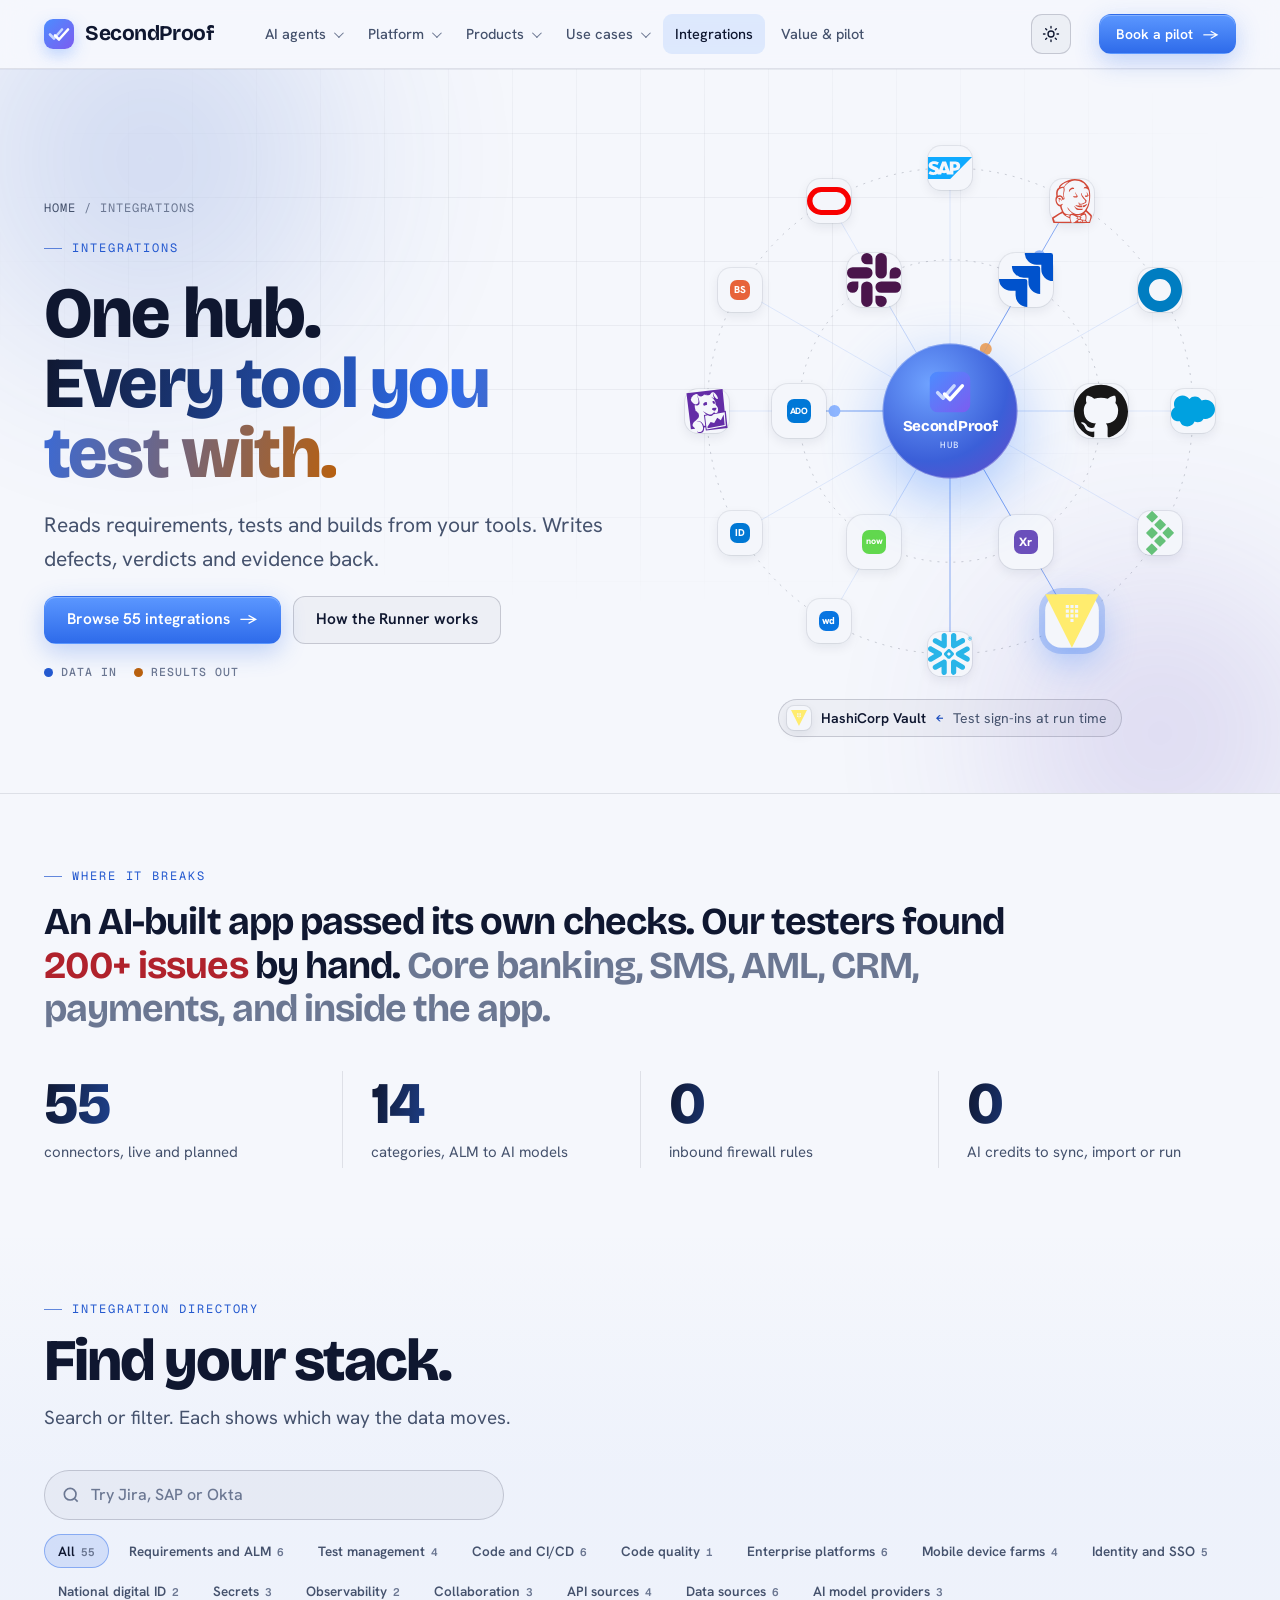
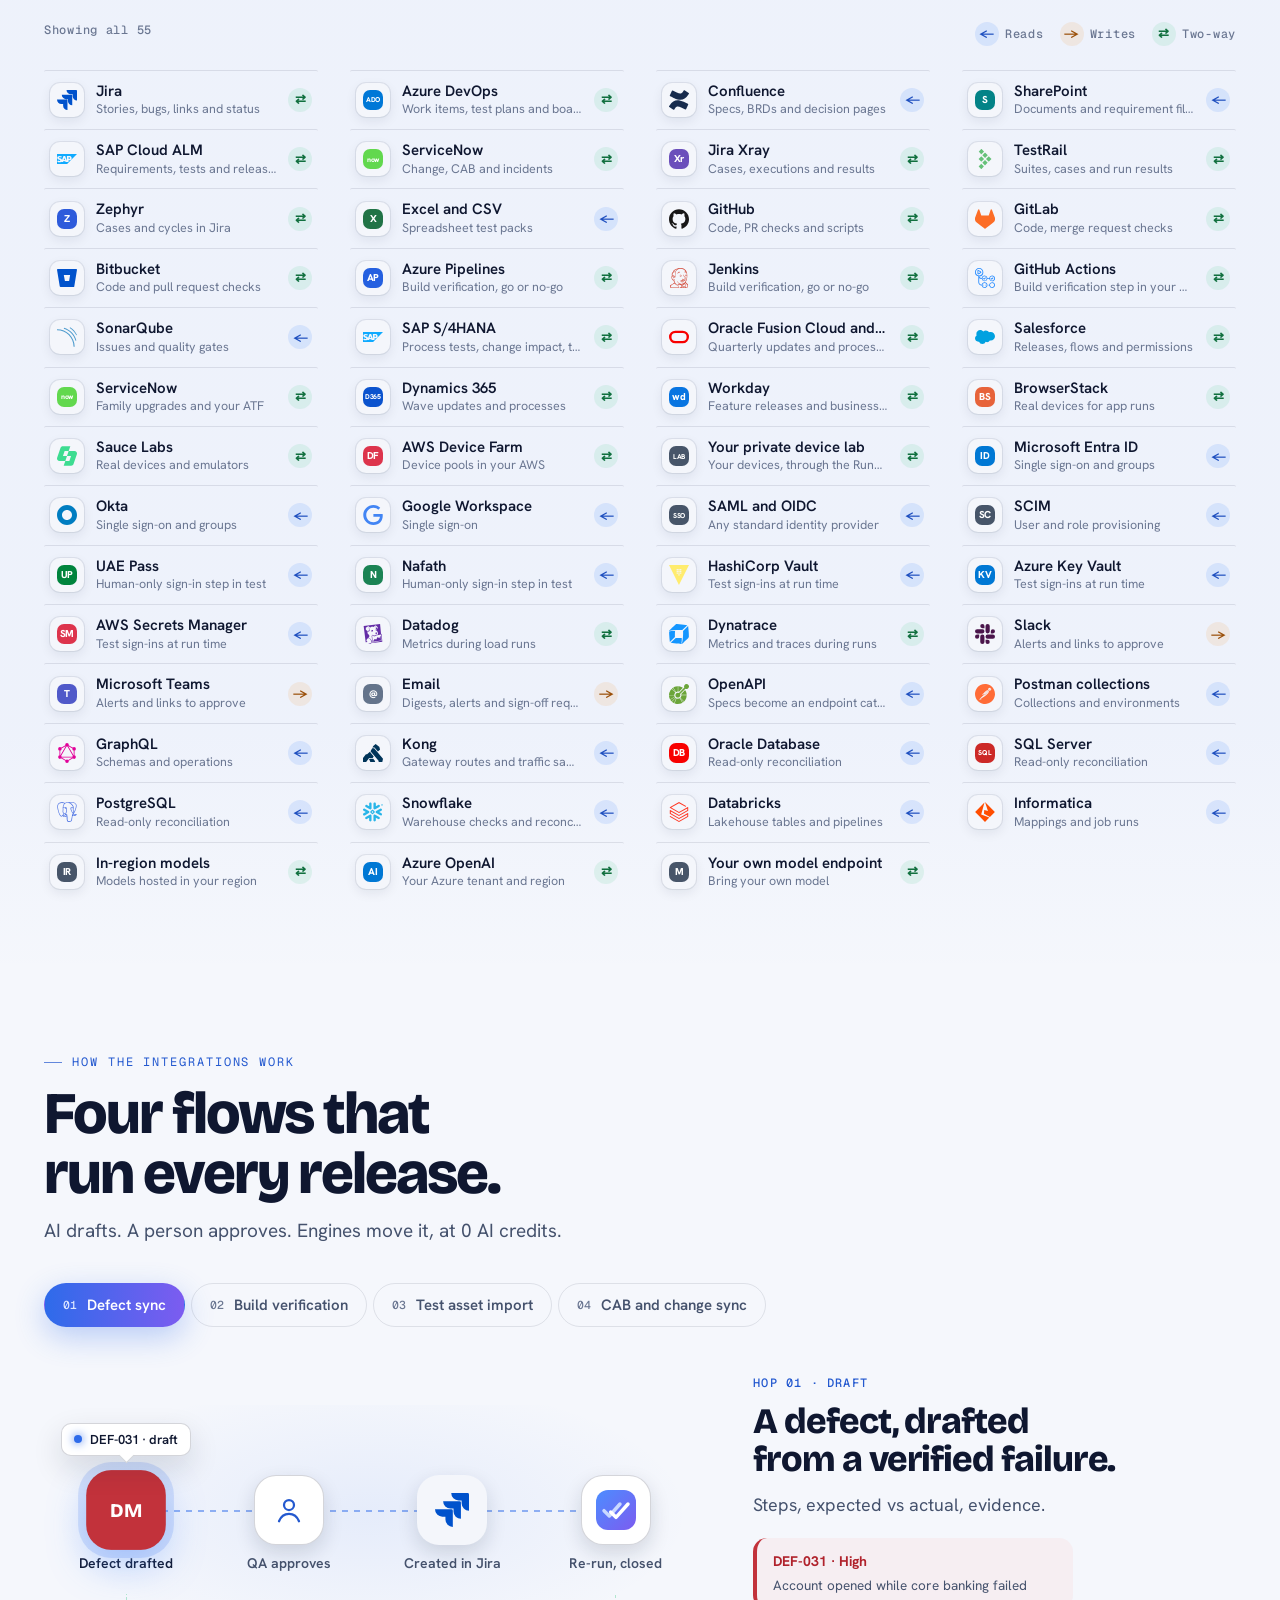
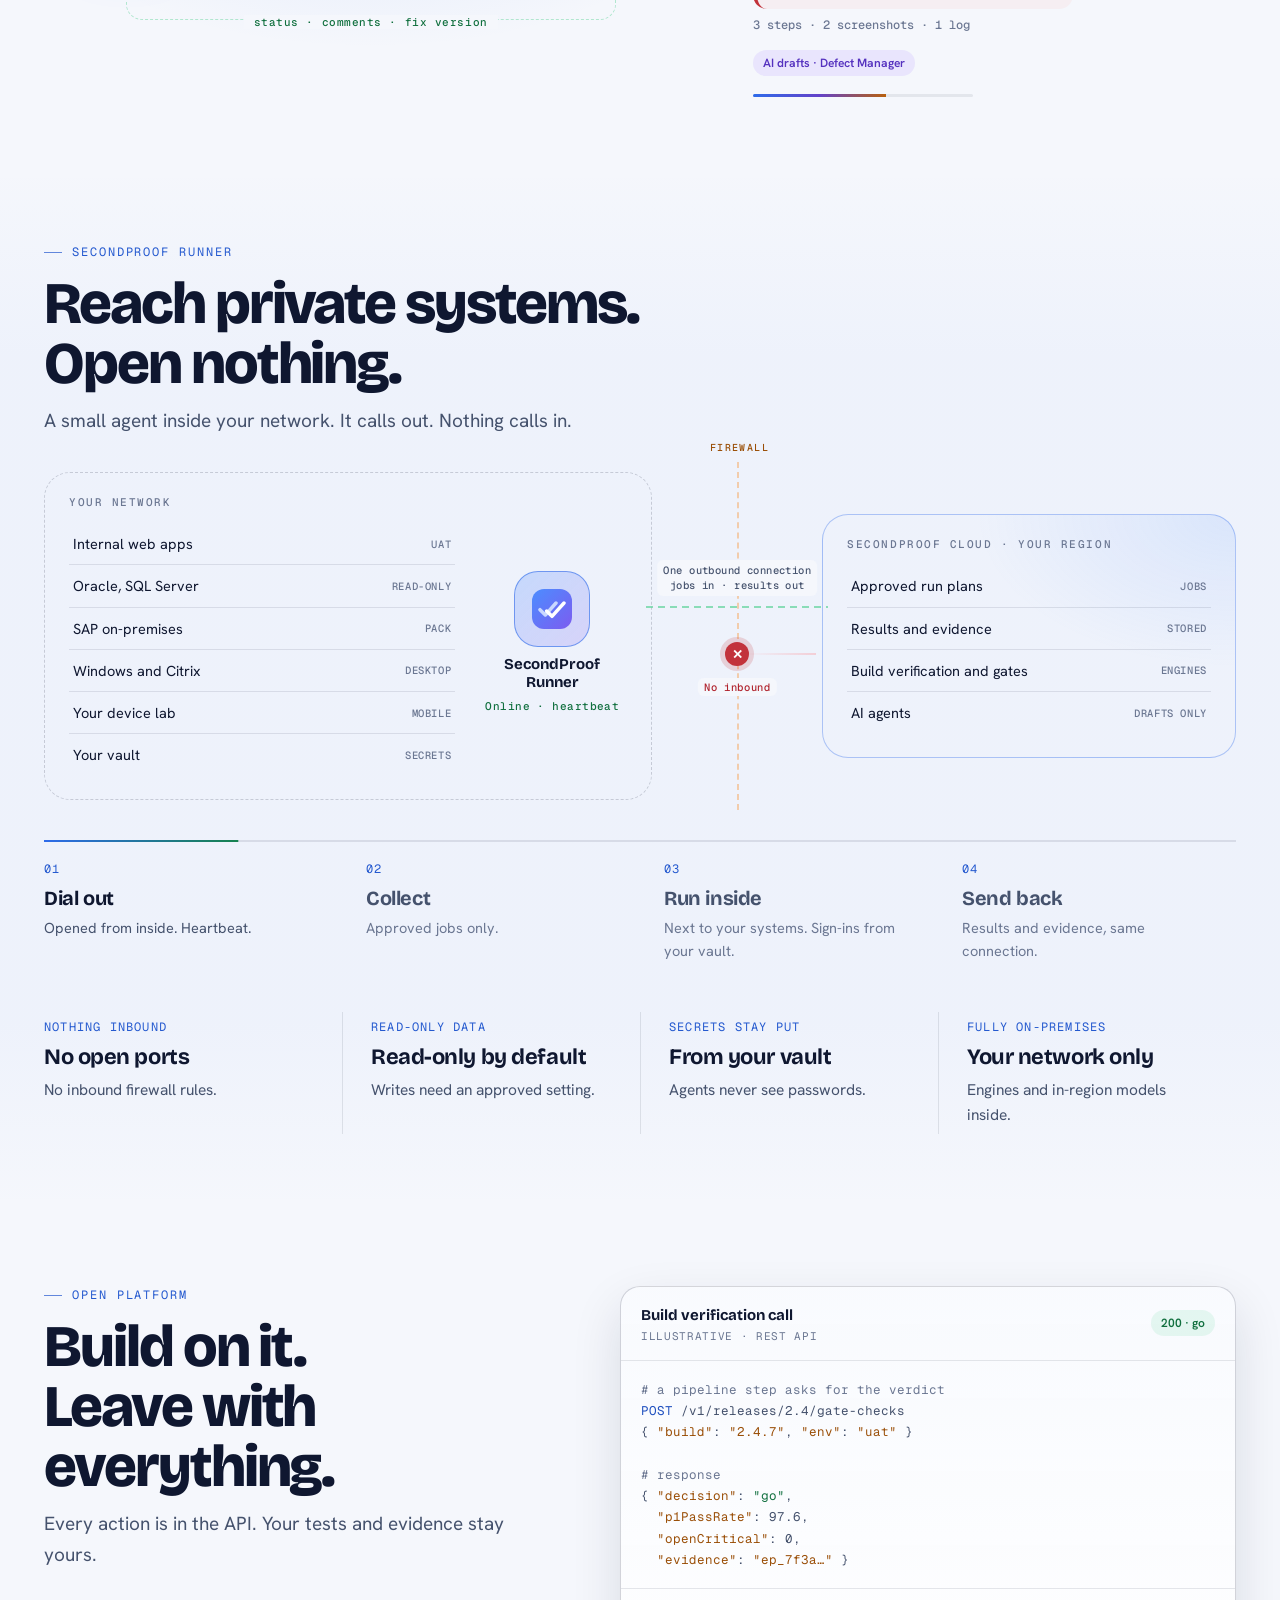
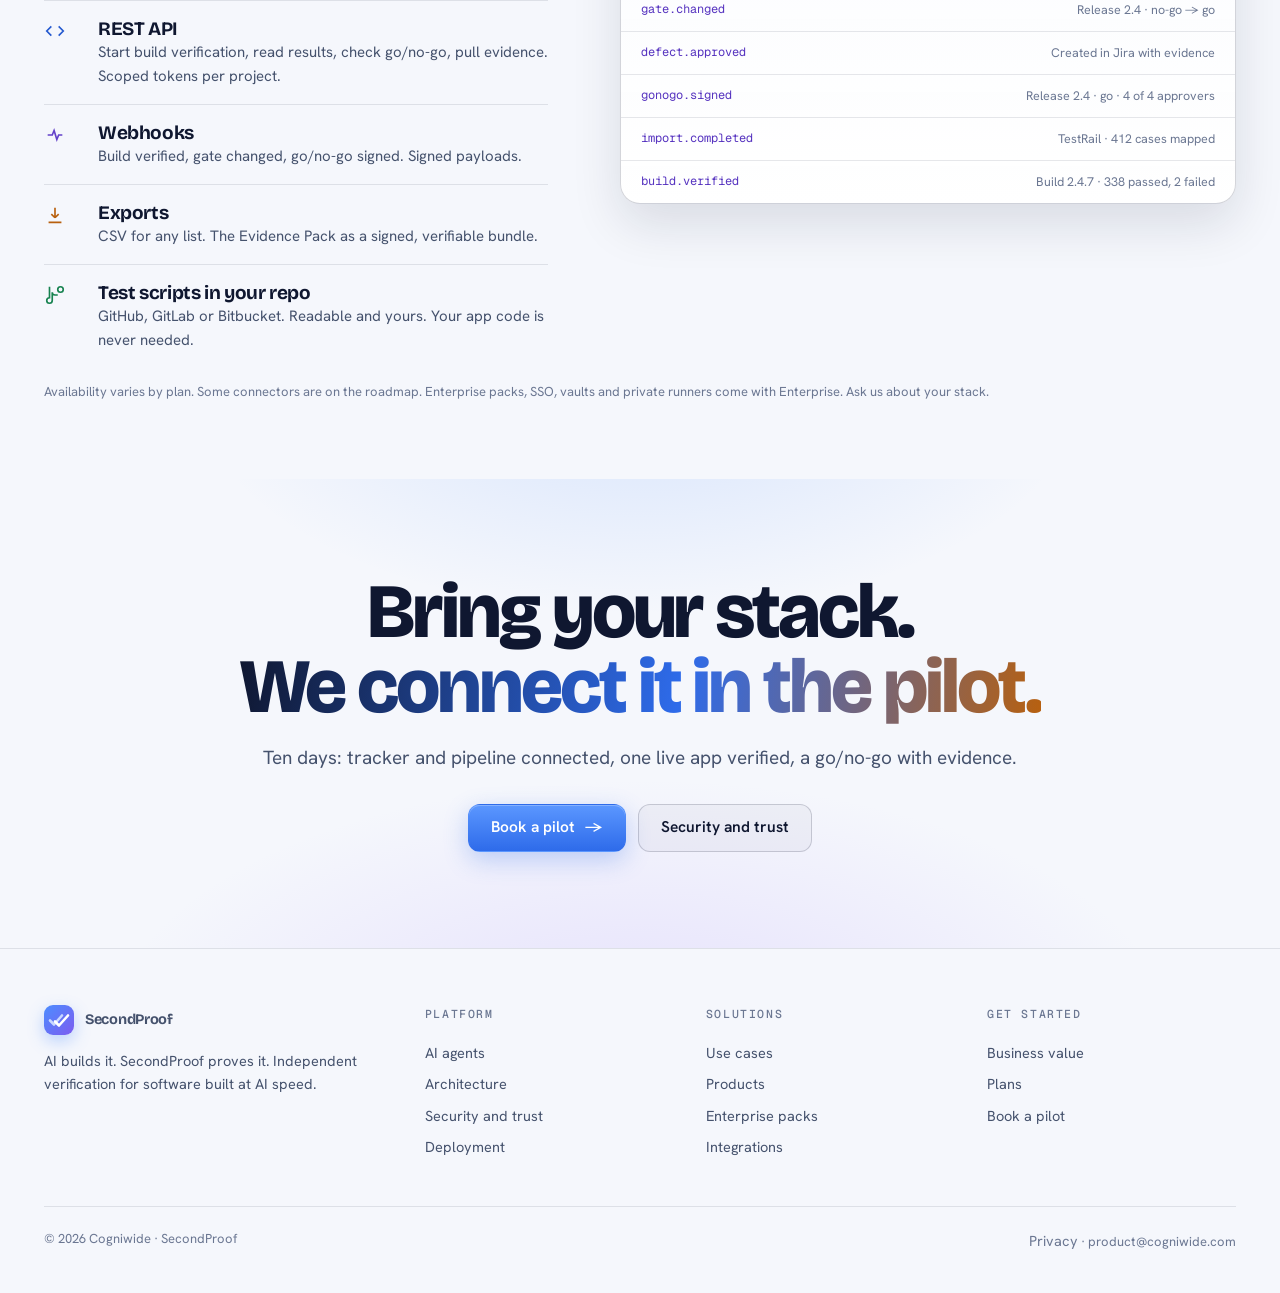
==== integrations.html @ b9cd4af1 "SecondProof - initial draft" ====
<!doctype html>
<html lang="en">
<head>
<meta charset="utf-8">
<meta name="viewport" content="width=device-width,initial-scale=1,viewport-fit=cover">
<title>SecondProof integrations</title>
<meta name="description" content="Works with Jira, Azure DevOps, GitHub, Jenkins, ServiceNow, SAP and 50 more tools your teams already use.">
<link rel="canonical" href="https://secondproof.ai/integrations.html">
<meta name="theme-color" content="#060A18">
<link rel="icon" href="favicon.svg" type="image/svg+xml">
<link rel="icon" href="favicon-32.png" sizes="32x32" type="image/png">
<link rel="apple-touch-icon" href="apple-touch-icon.png">
<link rel="manifest" href="site.webmanifest">
<meta property="og:type" content="website">
<meta property="og:site_name" content="SecondProof">
<meta property="og:title" content="SecondProof integrations">
<meta property="og:description" content="Works with Jira, Azure DevOps, GitHub, Jenkins, ServiceNow, SAP and 50 more tools your teams already use.">
<meta property="og:url" content="https://secondproof.ai/integrations.html">
<meta property="og:image" content="https://secondproof.ai/og-image.png">
<meta property="og:image:width" content="1200">
<meta property="og:image:height" content="630">
<meta name="twitter:card" content="summary_large_image">
<meta name="twitter:title" content="SecondProof integrations">
<meta name="twitter:description" content="Works with Jira, Azure DevOps, GitHub, Jenkins, ServiceNow, SAP and 50 more tools your teams already use.">
<meta name="twitter:image" content="https://secondproof.ai/og-image.png">
<link rel="preconnect" href="https://fonts.googleapis.com">
<link rel="stylesheet" href="https://fonts.googleapis.com/css2?family=Bricolage+Grotesque:opsz,wght@12..96,500;12..96,700;12..96,800&family=Hanken+Grotesk:wght@400;500;600;700&family=Geist+Mono:wght@400;500&display=swap">
<link rel="stylesheet" href="site.css">
<script>(function(){var t;try{t=localStorage.getItem("sp-theme")}catch(e){}if(!t)t=window.matchMedia&&matchMedia("(prefers-color-scheme: light)").matches?"light":"dark";document.documentElement.setAttribute("data-theme",t)})();</script>
<style>
/* Integrations v3 · orbiting hub hero, light directory, flow switcher, runner network, open platform */
.ihero{padding-block:72px 56px;border-bottom:1px solid var(--line)}
.ihero .wrap{display:grid;grid-template-columns:1fr 1fr;gap:48px;align-items:center}
.ihero .copy{display:flex;flex-direction:column;gap:20px;min-width:0}
.ihero h1{font-size:clamp(42px,5.6vw,78px)}
.ihero .acts{display:flex;gap:12px;flex-wrap:wrap}
.legend{display:flex;gap:18px;flex-wrap:wrap;font:500 11.5px var(--mono);color:var(--ink3);letter-spacing:.08em;text-transform:uppercase}
.legend i{display:inline-block;width:9px;height:9px;border-radius:50%;margin-right:8px;vertical-align:middle}
@media (max-width:960px){.ihero .wrap{grid-template-columns:1fr;gap:36px}}

/* hub */
.hubw{display:flex;flex-direction:column;align-items:center;gap:18px;min-width:0}
.hub{position:relative;width:100%;max-width:540px;aspect-ratio:1}
.orb{position:absolute;inset:0}
.orb svg{position:absolute;inset:0;width:100%;height:100%;overflow:visible}
.orb .rc{fill:none;stroke:rgba(var(--lnr),.2);stroke-width:1;stroke-dasharray:2 6;vector-effect:non-scaling-stroke}
.orb .sp line{stroke:rgba(var(--b2r),.12);stroke-width:1;vector-effect:non-scaling-stroke;transition:stroke .4s}
.orb .sp line.hot{stroke:rgba(var(--b2r),.55)}
.hn{position:absolute;width:var(--hs,44px);height:var(--hs,44px);margin:calc(var(--hs,44px)/-2) 0 0 calc(var(--hs,44px)/-2);display:grid;place-items:center}
.o1 .hn{--hs:54px}
.hn .lg{width:100%;height:100%;border-radius:30%;transition:transform .4s cubic-bezier(.2,1.4,.4,1),box-shadow .4s}
.hn.hot .lg{transform:scale(1.22);box-shadow:0 0 0 5px rgba(var(--b2r),.25),0 10px 30px rgba(76,141,255,.45)}
.hn.hot[data-d="o"] .lg{box-shadow:0 0 0 5px rgba(245,166,91,.3),0 10px 30px rgba(245,166,91,.45)}
.hcore{position:absolute;left:50%;top:50%;width:25%;aspect-ratio:1;transform:translate(-50%,-50%);border-radius:50%;display:flex;flex-direction:column;align-items:center;justify-content:center;gap:4px;background:radial-gradient(circle at 35% 30%,#6FA2FF,#3B5FD8 60%,#6A49C9);box-shadow:0 0 0 1px rgba(255,255,255,.3) inset,0 20px 60px rgba(76,141,255,.45);z-index:2}
.hcore .spm{width:30%;aspect-ratio:1;border-radius:22%}
.hcore b{font:800 clamp(11px,1.25vw,15px) var(--display);color:#fff;letter-spacing:-.02em}
.hcore small{font:500 9px var(--mono);letter-spacing:.18em;color:#D6E3FF}
.halo{position:absolute;left:50%;top:50%;width:25%;aspect-ratio:1;margin:-12.5% 0 0 -12.5%;border-radius:50%;border:1.5px solid rgba(var(--b2r),.6);opacity:0;pointer-events:none}
.hcap{display:flex;align-items:center;gap:10px;min-height:34px;padding:6px 14px 6px 8px;border-radius:999px;border:1px solid var(--line2);background:rgba(var(--wsh),.03);font-size:14px;max-width:100%}
.hcap .lg{width:24px;height:24px;border-radius:7px}
.hcap b{font-weight:600}
.hcap span{color:var(--ink2);white-space:nowrap;overflow:hidden;text-overflow:ellipsis}
.hcap em{font-style:normal;font:600 12px var(--mono);color:var(--tx-blue)}
.hcap em.o{color:var(--tx-amber)}
.spm{display:inline-block;background:url("data:image/svg+xml,%3Csvg xmlns='http://www.w3.org/2000/svg' viewBox='0 0 30 30'%3E%3Cpath d='M6 15.5l4 4 8-9' fill='none' stroke='%23C9D8FF' stroke-width='2.6' stroke-linecap='round' stroke-linejoin='round'/%3E%3Cpath d='M11 16.5l4 4 9-10' fill='none' stroke='%23fff' stroke-width='2.6' stroke-linecap='round' stroke-linejoin='round'/%3E%3C/svg%3E") center/100% no-repeat,linear-gradient(135deg,#4C8DFF,#7C5CF0)}
@media (prefers-reduced-motion:no-preference){
  .o2{animation:hspin 140s linear infinite}.o2 .hn{animation:hspin 140s linear infinite reverse}
  .o1{animation:hspin 90s linear infinite reverse}.o1 .hn{animation:hspin 90s linear infinite}
  .halo{animation:halo 3.2s ease-out infinite}.halo.d{animation-delay:1.6s}
  .hub.paused .orb,.hub.paused .hn,.hub.paused .halo{animation-play-state:paused}
  @keyframes hspin{to{transform:rotate(360deg)}}
  @keyframes halo{0%{transform:scale(1);opacity:.6}100%{transform:scale(2);opacity:0}}
}
@media (max-width:560px){.o1 .hn{--hs:40px}.o2 .hn{--hs:32px}.hcore b{font-size:11px}.hcore small{display:none}}

/* where it breaks + numbers */
.brk{padding-block:64px 56px}
.brk-l{font:700 clamp(24px,3vw,38px)/1.15 var(--display);letter-spacing:-.025em;max-width:980px;margin:14px 0 40px}
.brk-l b{color:var(--tx-red)}
.brk-l span{color:var(--ink3)}

/* directory */
.dir-ctl{display:flex;flex-direction:column;gap:14px;margin-bottom:18px}
.search{position:relative;max-width:460px}
.search input{width:100%;height:50px;border-radius:999px;border:1px solid var(--line2);background:rgba(var(--wsh),.03);color:var(--ink);font:500 16px var(--body);padding:0 18px 0 46px}
.search input::placeholder{color:var(--ink3)}
.search input:focus-visible{outline:2px solid var(--blue2);outline-offset:2px}
.search svg{position:absolute;left:17px;top:15px;width:20px;height:20px;color:var(--ink3)}
.chips{display:flex;gap:6px;flex-wrap:wrap}
.chips button{height:34px;padding:0 13px;border-radius:999px;border:1px solid transparent;background:none;color:var(--ink2);font:600 13.5px var(--body);cursor:pointer;transition:all .2s;white-space:nowrap}
.chips button:hover{color:var(--ink);border-color:var(--line)}
.chips button[aria-pressed="true"]{background:rgba(var(--b2r),.14);border-color:rgba(var(--b2r),.45);color:var(--ink)}
.chips button span{font-family:var(--mono);font-size:11px;color:var(--ink3);margin-left:6px}
.dir-meta{display:flex;justify-content:space-between;gap:12px;flex-wrap:wrap;font:500 12px var(--mono);color:var(--ink3);letter-spacing:.06em;padding-bottom:6px}
.dir-meta .key{display:flex;gap:16px;flex-wrap:wrap}
.dir-meta .key span{display:inline-flex;gap:6px;align-items:center}
.tiles{display:grid;grid-template-columns:repeat(4,minmax(0,1fr));column-gap:32px}
.tile{display:grid;grid-template-columns:34px minmax(0,1fr) 24px;gap:12px;align-items:center;padding:11px 6px;border-top:1px solid var(--line);border-radius:2px;transition:background .2s,padding .25s;min-width:0}
.tile:hover{background:rgba(var(--wsh),.035);padding-left:10px}
.tile[hidden]{display:none}
.tn{min-width:0;display:flex;flex-direction:column}
.tn b{font-size:15px;font-weight:600;line-height:1.3;white-space:nowrap;overflow:hidden;text-overflow:ellipsis}
.tn small{font-size:12.5px;color:var(--ink3);line-height:1.35;white-space:nowrap;overflow:hidden;text-overflow:ellipsis}
.dw{width:24px;height:24px;border-radius:50%;display:grid;place-items:center;font:700 13px var(--body)}
.dw.r{background:rgba(76,141,255,.15);color:var(--tx-blue)}.dw.w{background:rgba(245,166,91,.16);color:var(--tx-amber)}.dw.b{background:rgba(95,211,154,.15);color:var(--tx-green)}
.empty{padding:28px 0;color:var(--ink2);border-top:1px solid var(--line)}
.empty a{color:var(--blue2)}
.more-btn{display:none;margin-top:14px;border:1px solid var(--line2);background:none;color:var(--ink);font:600 14.5px var(--body);height:44px;padding:0 18px;border-radius:999px;cursor:pointer}
@media (max-width:1100px){.tiles{grid-template-columns:repeat(3,minmax(0,1fr))}}
@media (max-width:820px){.tiles{grid-template-columns:repeat(2,minmax(0,1fr));column-gap:20px}}
@media (max-width:560px){
  .chips{flex-wrap:nowrap;overflow-x:auto;scrollbar-width:none;margin-inline:-16px;padding-inline:16px;-webkit-mask-image:linear-gradient(90deg,#000 85%,transparent);mask-image:linear-gradient(90deg,#000 85%,transparent)}
  .chips::-webkit-scrollbar{display:none}
  .tiles{column-gap:14px}.tile{grid-template-columns:30px minmax(0,1fr) 22px;gap:9px;padding:10px 2px}.tile .lg{width:30px;height:30px;border-radius:9px}.tn small{display:none}.tn b{font-size:13.5px;white-space:normal;line-height:1.2}.dw{width:22px;height:22px;font-size:12px}
  .tiles.clip .tile:nth-child(n+17){display:none}
  .tiles.clip~.more-btn{display:inline-flex;align-items:center}
}

/* how: flow switcher */
.fx-tabs{display:flex;gap:6px;flex-wrap:wrap;margin-bottom:34px}
.fx-tabs button{all:unset;box-sizing:border-box;cursor:pointer;display:inline-flex;align-items:center;gap:10px;height:44px;padding:0 18px;border-radius:999px;border:1px solid var(--line);font:600 15px var(--body);color:var(--ink2);transition:all .25s}
.fx-tabs button:hover{color:var(--ink);border-color:var(--line2)}
.fx-tabs button:focus-visible{outline:2px solid var(--blue2);outline-offset:2px}
.fx-tabs button span{font:500 11.5px var(--mono);color:var(--ink3)}
.fx-tabs button[aria-selected="true"]{color:#fff;border-color:transparent;background:linear-gradient(90deg,#2E6BEA,#7C5CF0);box-shadow:0 10px 30px rgba(46,107,234,.3)}
.fx-tabs button[aria-selected="true"] span{color:#DCE6FF}
.fx{display:grid;grid-template-columns:minmax(0,1.15fr) minmax(0,.85fr);gap:56px;align-items:center}
.fx-stage{position:relative;padding:70px 0 26px;border-radius:28px;background:radial-gradient(70% 80% at 50% 45%,rgba(var(--b2r),.08),transparent 70%)}
.fx-route{position:relative;display:grid;grid-template-columns:repeat(4,minmax(0,1fr))}
.fx-line{position:absolute;left:12.5%;right:12.5%;top:35px;height:2px;background:repeating-linear-gradient(90deg,rgba(var(--b2r),.5) 0 6px,transparent 6px 12px)}
.fx-fill{position:absolute;left:0;top:0;height:2px;width:0;background:linear-gradient(90deg,var(--blue),var(--violet));transition:width .8s cubic-bezier(.65,0,.25,1)}
.fn{all:unset;box-sizing:border-box;cursor:pointer;position:relative;z-index:1;display:flex;flex-direction:column;align-items:center;gap:10px;text-align:center;padding:0 4px;min-width:0}
.fn:focus-visible .fn-i{outline:2px solid var(--blue2);outline-offset:4px}
.fn-i{position:relative;width:70px;height:70px;border-radius:22px;display:grid;place-items:center;background:var(--surface);border:1.5px solid var(--line2);font:800 17px var(--display);color:var(--ink2);transition:transform .45s cubic-bezier(.2,1.4,.4,1),box-shadow .4s,border-color .4s;box-shadow:0 8px 20px var(--shadow)}
.fn-i.lgt{background:#F4F6FB;border-color:transparent}
.fn-i .spm{width:40px;height:40px;border-radius:12px}
.fn-i svg.ic{width:30px;height:30px}
.fn-i .stk{display:flex}
.fn-i .stk svg{margin-left:-6px;width:20px;height:20px}
.fn-i .stk svg:first-child{margin-left:0}
.fn b{font-size:14px;font-weight:600;color:var(--ink2);line-height:1.25;transition:color .3s}
.fn.on .fn-i{transform:scale(1.14);border-color:rgba(var(--b2r),.8);box-shadow:0 0 0 7px rgba(var(--b2r),.16),0 14px 34px rgba(76,141,255,.35)}
.fn.on b{color:var(--ink)}
.fn.dn .fn-i::after{content:"✓";position:absolute;right:-6px;top:-6px;width:20px;height:20px;border-radius:50%;background:#16824F;color:#fff;font:700 11px var(--body);display:grid;place-items:center}
.fx-tok{position:absolute;top:-52px;left:12.5%;transform:translateX(-50%);display:flex;align-items:center;gap:8px;padding:7px 12px;border-radius:10px;background:var(--surface);border:1px solid var(--line2);box-shadow:0 12px 30px var(--shadow);font:600 13px var(--body);white-space:nowrap;transition:left .8s cubic-bezier(.65,0,.25,1);z-index:3}
.fx-tok::after{content:"";position:absolute;left:50%;bottom:-6px;width:10px;height:10px;margin-left:-5px;background:var(--surface);border-right:1px solid var(--line2);border-bottom:1px solid var(--line2);transform:rotate(45deg)}
.fx-tok i{width:8px;height:8px;border-radius:50%;background:var(--blue);box-shadow:0 0 10px var(--blue)}
.fx-tok.g i{background:var(--green);box-shadow:0 0 10px var(--green)}
.fx-back{position:relative;margin:22px 12.5% 0;height:26px;border:1.5px dashed rgba(95,211,154,.45);border-top:0;border-radius:0 0 16px 16px;transition:opacity .4s}
.fx-back span{position:absolute;left:50%;bottom:-10px;transform:translateX(-50%);background:var(--bg);padding:0 10px;font:500 11px var(--mono);color:var(--tx-green);letter-spacing:.05em;white-space:nowrap}
.fx-back i{position:absolute;bottom:-5px;right:-5px;width:9px;height:9px;border-radius:50%;background:var(--green);box-shadow:0 0 12px var(--green);opacity:0}
.fx-back.off{opacity:0}
.fx-back.run i{animation:fxret 1.8s ease-in-out infinite}
@keyframes fxret{0%{right:-5px;opacity:0}10%{opacity:1}90%{opacity:1}100%{right:calc(100% - 4px);opacity:0}}
.fx-panel{position:relative;min-height:330px}
.fx-p{position:absolute;inset:0;display:flex;flex-direction:column;justify-content:center;gap:12px;opacity:0;transform:translateX(24px);transition:opacity .45s,transform .55s cubic-bezier(.2,.7,.2,1);pointer-events:none}
.fx-p.on{opacity:1;transform:none;pointer-events:auto}
.fx-k{font:500 12px var(--mono);letter-spacing:.1em;text-transform:uppercase;color:var(--blue2)}
.fx-p h3{font:800 clamp(26px,2.8vw,38px)/1.06 var(--display);letter-spacing:-.03em}
.fx-p p{font-size:clamp(16px,1.4vw,18px);color:var(--ink2);max-width:440px}
.fx-v{margin:6px 0 2px;min-height:96px;display:flex;flex-direction:column;justify-content:center;gap:8px}
.fx-v small{font:500 12px var(--mono);color:var(--ink3)}
.fx-bar{position:absolute;left:0;bottom:-6px;width:220px;height:3px;border-radius:2px;background:rgba(var(--wsh),.08);overflow:hidden}
.fx-bar i{display:block;height:100%;width:0;background:linear-gradient(90deg,var(--blue),var(--violet),var(--amber))}
/* mini visuals */
.mv-def{display:flex;flex-direction:column;gap:3px;padding:12px 16px;border-radius:14px;border-left:4px solid var(--red);background:rgba(255,122,127,.08);width:320px;max-width:100%}
.mv-def b{font-size:14px;color:var(--tx-red)}.mv-def span{font-size:13.5px;color:var(--ink2)}
.stamp{display:inline-grid;place-items:center;padding:6px 14px;border:2.5px solid var(--green);border-radius:9px;color:var(--tx-green);font:800 18px var(--display);letter-spacing:.06em;transform:rotate(-7deg) scale(1.6);opacity:0;transition:transform .45s cubic-bezier(.2,1.6,.4,1) .2s,opacity .3s .2s;width:max-content}
.stamp.am{border-color:var(--amber);color:var(--tx-amber)}
.fx-p.on .stamp{transform:rotate(-7deg) scale(1);opacity:1}
.mv-row{display:flex;align-items:center;gap:10px;flex-wrap:wrap}
.mv-row .lg{width:30px;height:30px;border-radius:9px}
.mv-tk{display:flex;align-items:center;gap:10px;padding:10px 14px;border-radius:12px;border:1px solid var(--line2);background:rgba(var(--wsh),.03);width:max-content;max-width:100%;font-size:14px}
.mv-tk .lg{width:26px;height:26px;border-radius:8px}
.mv-tk b{font-weight:600}
.mv-ch{display:flex;gap:6px;flex-wrap:wrap}
.mv-ch span{font:500 12px var(--mono);padding:5px 9px;border-radius:8px;background:rgba(var(--b2r),.1);color:var(--tx-blue);opacity:0;transform:translateY(6px);transition:opacity .35s,transform .35s}
.fx-p.on .mv-ch span{opacity:1;transform:none}
.fx-p.on .mv-ch span:nth-child(2){transition-delay:.25s}.fx-p.on .mv-ch span:nth-child(3){transition-delay:.5s}.fx-p.on .mv-ch span:nth-child(4){transition-delay:.75s}
.mv-ck{list-style:none;margin:0;padding:0;display:flex;flex-direction:column;gap:6px}
.mv-ck li{display:flex;align-items:center;gap:10px;font-size:14px;color:var(--ink2);opacity:.35;transition:opacity .35s,color .35s}
.mv-ck li i{width:20px;height:20px;border-radius:50%;display:grid;place-items:center;font-style:normal;font-size:11px;font-weight:700;background:rgba(var(--wsh),.08);color:transparent;transition:background .35s,color .35s}
.fx-p.on .mv-ck li{opacity:1;color:var(--ink)}
.fx-p.on .mv-ck li i{background:#16824F;color:#fff}
.fx-p.on .mv-ck li:nth-child(2),.fx-p.on .mv-ck li:nth-child(2) i{transition-delay:.4s}.fx-p.on .mv-ck li:nth-child(3),.fx-p.on .mv-ck li:nth-child(3) i{transition-delay:.8s}.fx-p.on .mv-ck li:nth-child(4),.fx-p.on .mv-ck li:nth-child(4) i{transition-delay:1.2s}
.mv-ck li em{font-style:normal;margin-left:auto;font:500 12px var(--mono);color:var(--ink3);padding-left:12px}
.mv-run span{display:block;width:280px;max-width:100%;height:10px;border-radius:6px;background:rgba(var(--wsh),.08);overflow:hidden}
.mv-run i{display:block;height:100%;width:0;background:linear-gradient(90deg,var(--blue),var(--green));transition:width 2.2s linear}
.fx-p.on .mv-run i{width:100%}
.mv-map{display:grid;grid-template-columns:auto 26px auto;gap:6px 6px;align-items:center;font:500 12.5px var(--mono);width:max-content;max-width:100%}
.mv-map span{padding:5px 9px;border-radius:8px;border:1px solid var(--line2);color:var(--ink2)}
.mv-map i{height:2px;background:var(--blue2);transform:scaleX(0);transform-origin:0 50%;transition:transform .4s}
.fx-p.on .mv-map i{transform:none}
.fx-p.on .mv-map i:nth-of-type(2){transition-delay:.3s}.fx-p.on .mv-map i:nth-of-type(3){transition-delay:.6s}
.mv-cnt{display:flex;gap:26px;flex-wrap:wrap}
.mv-cnt div{display:flex;flex-direction:column}
.mv-cnt b{font:800 34px/1 var(--display);letter-spacing:-.03em}
.mv-cnt small{font:500 11.5px var(--mono);color:var(--ink3);margin-top:4px}
.mv-av{display:flex;gap:8px}
.mv-av span{position:relative;width:40px;height:40px;border-radius:13px;display:grid;place-items:center;font:700 13px var(--display);color:#fff}
.mv-av span::after{content:"✓";position:absolute;right:-5px;bottom:-5px;width:17px;height:17px;border-radius:50%;background:#16824F;border:2px solid var(--bg);font:700 9px var(--body);display:grid;place-items:center;transform:scale(0);transition:transform .3s cubic-bezier(.2,1.6,.4,1)}
.fx-p.on .mv-av span::after{transform:scale(1)}
.fx-p.on .mv-av span:nth-child(2)::after{transition-delay:.35s}.fx-p.on .mv-av span:nth-child(3)::after{transition-delay:.7s}
.mv-cal{display:grid;grid-template-columns:repeat(7,30px);gap:5px}
.mv-cal i{height:30px;border-radius:7px;background:rgba(var(--wsh),.06);font:500 10.5px var(--mono);font-style:normal;color:var(--ink3);display:grid;place-items:center}
.mv-cal i.w{background:rgba(var(--wsh),.06);transition:background .4s .3s,color .4s .3s}
.fx-p.on .mv-cal i.w{background:#16824F;color:#fff}
.mv-g{display:flex;flex-direction:column;gap:7px;width:300px;max-width:100%}
.mv-g div{display:grid;grid-template-columns:118px 1fr 20px;gap:10px;align-items:center;font-size:13px;color:var(--ink2)}
.mv-g u{text-decoration:none;display:block;height:8px;border-radius:4px;background:rgba(var(--wsh),.08);overflow:hidden}
.mv-g u::before{content:"";display:block;height:100%;width:0;background:var(--green);border-radius:4px;transition:width .9s cubic-bezier(.2,.7,.2,1)}
.fx-p.on .mv-g u::before{width:var(--w)}
.mv-g em{font-style:normal;color:var(--tx-green);font-weight:700;opacity:0;transition:opacity .3s 1s}
.fx-p.on .mv-g em{opacity:1}
@media (max-width:960px){.fx{grid-template-columns:1fr;gap:26px}.fx-panel{min-height:300px}}
@media (max-width:560px){.fx-tabs{display:grid;grid-template-columns:1fr 1fr}.fx-tabs button{height:auto;min-height:44px;padding:8px 12px;font-size:13.5px;line-height:1.2;white-space:normal;border-radius:14px}.fn-i{width:52px;height:52px;border-radius:16px;font-size:14px}.fn-i .spm{width:30px;height:30px}.fn-i svg.ic{width:24px;height:24px}.fn-i .stk svg{width:15px;height:15px;margin-left:-4px}.fx-line{top:26px}.fn b{font-size:12px}.fx-tok{display:none}.fx-stage{padding-top:20px}.fx-back span{font-size:10px}.fx-panel{min-height:320px}.mv-cal{grid-template-columns:repeat(7,26px)}}

/* runner */
.rn{display:grid;grid-template-columns:minmax(0,1.25fr) 170px minmax(0,.85fr);align-items:center}
.rz{position:relative;border:1.5px dashed var(--line2);border-radius:26px;padding:22px 24px 24px}
.rz.cloud{border-style:solid;border-color:rgba(var(--b2r),.35);background:radial-gradient(90% 90% at 100% 0%,rgba(76,141,255,.12),transparent 70%)}
.zl{display:block;font:500 11px var(--mono);letter-spacing:.14em;text-transform:uppercase;color:var(--ink3);margin-bottom:14px}
.own-in{display:grid;grid-template-columns:minmax(0,1fr) 150px;gap:22px;align-items:center}
.rsys{list-style:none;margin:0;padding:0;display:flex;flex-direction:column}
.rsys li{display:flex;justify-content:space-between;align-items:center;gap:10px;padding:9px 4px;border-top:1px solid var(--line);font-size:14.5px;transition:color .3s,background .3s,padding .3s}
.rsys li:first-child{border-top:0}
.rsys li em{font-style:normal;font:500 10.5px var(--mono);letter-spacing:.06em;text-transform:uppercase;color:var(--ink3);white-space:nowrap}
.rsys li.hl{background:rgba(var(--b2r),.1);padding-left:10px;border-radius:8px}
.rsys li.hl em{color:var(--tx-blue)}
.rrun{display:flex;flex-direction:column;align-items:center;text-align:center;gap:8px}
.rrun .core{position:relative;width:76px;height:76px;border-radius:24px;display:grid;place-items:center;background:linear-gradient(135deg,rgba(76,141,255,.25),rgba(124,92,240,.2));border:1.5px solid rgba(var(--b2r),.6)}
.rrun .core .spm{width:40px;height:40px;border-radius:12px}
.rrun .core::before{content:"";position:absolute;inset:-1px;border-radius:24px;border:2px solid rgba(var(--b2r),.6);opacity:0}
.rrun b{font:700 15px var(--display);line-height:1.2}
.rst{font:500 11px var(--mono);color:var(--tx-green);letter-spacing:.04em;min-height:2.6em}
.rw{position:relative;align-self:stretch;min-height:240px;--ly:calc(50% - 30px)}
.fw{position:absolute;top:-10px;bottom:-10px;left:50%;border-left:2px dashed rgba(245,166,91,.5)}
.fw span{position:absolute;top:-8px;left:0;transform:translate(-50%,-100%);font:500 10px var(--mono);letter-spacing:.14em;color:var(--tx-amber);white-space:nowrap}
.lane{position:absolute;left:-6px;right:-6px;top:var(--ly);height:2px;background:repeating-linear-gradient(90deg,rgba(95,211,154,.7) 0 7px,transparent 7px 12px);z-index:1}
.lane .pk{position:absolute;top:-5px;width:12px;height:12px;border-radius:50%;opacity:0}
.lane .pk.o{background:var(--green);box-shadow:0 0 14px var(--green)}
.lane .pk.i{background:var(--blue2);box-shadow:0 0 14px var(--blue2)}
.lane-l{position:absolute;left:50%;top:calc(var(--ly) - 46px);transform:translateX(-50%);white-space:nowrap;z-index:1;font:500 10.5px var(--mono);color:var(--ink2);text-align:center;letter-spacing:.04em;line-height:1.4;background:var(--bg);padding:3px 6px;border-radius:6px}
.blk{position:absolute;left:6px;right:6px;top:calc(var(--ly) + 40px);z-index:1;height:16px}
.blk s{position:absolute;right:0;top:7px;height:2px;width:46%;opacity:.35;background:linear-gradient(90deg,transparent,rgba(255,122,127,.85))}
.blk s::before{content:"";position:absolute;left:-2px;top:-4px;border:5px solid transparent;border-right-color:rgba(255,122,127,.95);border-left:0}
.blk b{position:absolute;left:50%;top:-4px;margin-left:-12px;width:24px;height:24px;border-radius:50%;background:#C2323B;color:#fff;font:700 13px var(--body);display:grid;place-items:center;box-shadow:0 0 0 5px rgba(194,50,59,.18)}
.blk-l{position:absolute;left:50%;top:calc(var(--ly) + 72px);transform:translateX(-50%);white-space:nowrap;z-index:1;font:500 10.5px var(--mono);color:var(--tx-red);letter-spacing:.06em;background:var(--bg);padding:2px 6px;border-radius:6px}
.rsteps{list-style:none;margin:40px 0 0;padding:0;display:grid;grid-template-columns:repeat(4,minmax(0,1fr))}
.rsteps button{all:unset;box-sizing:border-box;cursor:pointer;position:relative;display:flex;flex-direction:column;gap:6px;padding:18px 24px 6px 0;border-top:2px solid var(--line);width:100%;height:100%}
.rsteps li+li button{padding-left:24px}
.rsteps button:focus-visible{outline:2px solid var(--blue2);outline-offset:2px}
.rsteps .m-n{transition:color .3s}
.rsteps b{font:700 20px var(--display);letter-spacing:-.02em;color:var(--ink2);transition:color .3s}
.rsteps small{color:var(--ink3);font-size:14.5px;transition:color .3s}
.rsteps button i{position:absolute;left:0;right:0;top:-2px;height:2px;background:linear-gradient(90deg,var(--blue),var(--green));transform:scaleX(0);transform-origin:0 50%}
.rsteps li.on b{color:var(--ink)}.rsteps li.on small{color:var(--ink2)}
.rsteps li.on button i{transform:scaleX(var(--p,1))}
.guar{margin-top:44px}
/* runner states */
@media (prefers-reduced-motion:no-preference){
  .rn[data-s="0"] .pk.o,.rn[data-s="3"] .pk.o{animation:pko 1.5s linear infinite}
  .rn[data-s="3"] .pk.o{width:16px;height:16px;top:-7px}
  .rn[data-s="1"] .pk.i{animation:pki 1.5s linear infinite}
  .rn[data-s="0"] .rrun .core::before{animation:beat 1.5s ease-out infinite}
  .rn[data-s="2"] .rrun .core{animation:busy 1s ease-in-out infinite}
  .blk s{animation:knock 2.6s ease-in infinite}
  .blk b{animation:nope 2.6s ease-in infinite}
  @keyframes pko{0%{left:0;opacity:0}10%{opacity:1}90%{opacity:1}100%{left:calc(100% - 12px);opacity:0}}
  @keyframes pki{0%{left:calc(100% - 12px);opacity:0}10%{opacity:1}90%{opacity:1}100%{left:0;opacity:0}}
  @keyframes beat{0%{transform:scale(1);opacity:.8}100%{transform:scale(1.5);opacity:0}}
  @keyframes busy{50%{box-shadow:0 0 0 8px rgba(76,141,255,.12),0 0 34px rgba(76,141,255,.35)}}
  @keyframes knock{0%{width:0;opacity:0}15%{opacity:1}45%{width:46%;opacity:1}60%,100%{width:46%;opacity:0}}
  @keyframes nope{0%,40%{transform:scale(.85);opacity:.6}48%{transform:scale(1.25);opacity:1}60%{transform:scale(1);opacity:1}100%{transform:scale(.85);opacity:.6}}
}
.rn[data-s="2"] .own .rsys li{animation:sysl 3.4s ease-in-out infinite}
.rn[data-s="2"] .own .rsys li:nth-child(2){animation-delay:.45s}.rn[data-s="2"] .own .rsys li:nth-child(3){animation-delay:.9s}.rn[data-s="2"] .own .rsys li:nth-child(4){animation-delay:1.35s}.rn[data-s="2"] .own .rsys li:nth-child(5){animation-delay:1.8s}.rn[data-s="2"] .own .rsys li:nth-child(6){animation-delay:2.25s}
@keyframes sysl{0%,100%{background:transparent}12%,30%{background:rgba(var(--b2r),.12)}}
@media (max-width:960px){
  .rn{grid-template-columns:1fr}
  .rw{min-height:0;height:130px}
  .fw{top:50%;bottom:auto;left:0;right:0;border-left:0;border-top:2px dashed rgba(245,166,91,.5)}
  .fw span{top:-6px;left:0;transform:translateY(-100%);background:var(--bg);padding:0 4px}
  .lane{left:50%;right:auto;top:-10px;bottom:-10px;width:2px;height:auto;margin-left:-1px;background:repeating-linear-gradient(180deg,rgba(95,211,154,.7) 0 7px,transparent 7px 12px)}
  .lane .pk{left:-5px;top:0}
  .rn[data-s="3"] .pk.o{left:-7px;top:0}
  .lane-l{left:calc(50% + 14px);top:12px;transform:none;white-space:normal;text-align:left;max-width:calc(50% - 16px)}
  .blk{display:none}
  .blk-l{left:0;top:auto;bottom:22px;transform:none}
  .rsteps{grid-template-columns:1fr 1fr;row-gap:20px}
  .rsteps li:nth-child(3) button{padding-left:0}
}
@media (prefers-reduced-motion:no-preference) and (max-width:960px){
  .rn[data-s="0"] .pk.o,.rn[data-s="3"] .pk.o{animation-name:pkov}
  .rn[data-s="1"] .pk.i{animation-name:pkiv}
  .blk s{animation:none;opacity:.9}
  @keyframes pkov{0%{top:0;opacity:0}10%{opacity:1}90%{opacity:1}100%{top:calc(100% - 12px);opacity:0}}
  @keyframes pkiv{0%{top:calc(100% - 12px);opacity:0}10%{opacity:1}90%{opacity:1}100%{top:0;opacity:0}}
}
@media (max-width:560px){.own-in{grid-template-columns:1fr}.rz{padding:18px 16px}.rsteps li button{padding-left:0!important;padding-right:12px}.rsteps b{font-size:17px}.rsteps small{font-size:13.5px}.rsys li{font-size:13.5px}}

/* open platform */
.op{align-items:start}
.orows{display:flex;flex-direction:column;margin-top:30px}
.orow{display:grid;grid-template-columns:40px minmax(0,1fr);gap:14px;padding:16px 0;border-top:1px solid var(--line);transition:padding .25s}
.orow:hover{padding-left:6px}
.orow svg{width:22px;height:22px;margin-top:3px}
.orow b{display:block;font:700 19px var(--display);letter-spacing:-.02em}
.orow small{display:block;color:var(--ink2);font-size:15px}
.win{background:linear-gradient(180deg,rgba(var(--s2),.92),rgba(var(--s1),.95));border:1px solid var(--line2);border-radius:20px;box-shadow:0 30px 70px var(--shadow);overflow:hidden;min-width:0}
.win-h{display:flex;justify-content:space-between;align-items:center;gap:12px;padding:14px 20px;border-bottom:1px solid var(--line)}
.win-h b{font-size:15px;font-family:var(--display)}
.win-h small{display:block;color:var(--ink3);font-family:var(--mono);font-size:11px;letter-spacing:.06em}
pre.code{margin:0;padding:18px 20px;font-family:var(--mono);font-size:12.5px;line-height:1.7;color:var(--ink2);overflow-x:auto;white-space:pre}
pre.code .k{color:var(--tx-blue)}pre.code .s{color:var(--tx-amber)}pre.code .g{color:var(--tx-green)}pre.code .c{color:var(--ink3)}
.events{list-style:none;padding:0;margin:0;border-top:1px solid var(--line)}
.events li{display:flex;justify-content:space-between;gap:12px;padding:11px 20px;border-bottom:1px solid var(--line);font-size:13.5px}
.events li:last-child{border-bottom:0}
.events li code{font-family:var(--mono);font-size:12px;color:var(--tx-violet)}
.events li span{color:var(--ink3);font-size:12.5px;text-align:right}
@media (max-width:560px){.events li{flex-direction:column;gap:2px}.events li span{text-align:left}}
</style>
</head>
<body data-page="integrations">
<header id="vf-header"></header>

<main>
<section class="phero ihero">
  <div class="glow" aria-hidden="true"></div>
  <div class="grid-bg" aria-hidden="true"></div>
  <div class="wrap">
    <div class="copy">
      <span class="crumbs"><a href="./">Home</a> / Integrations</span>
      <span class="eyebrow">Integrations</span>
      <h1>One hub.<br><span class="grad">Every tool you test with.</span></h1>
      <p class="lede">Reads requirements, tests and builds from your tools. Writes defects, verdicts and evidence back.</p>
      <div class="acts"><a class="btn primary" href="#directory">Browse 55 integrations <span class="arr">→</span></a><a class="btn ghost" href="#runner">How the Runner works</a></div>
      <div class="legend" aria-hidden="true"><span><i style="background:var(--blue2)"></i>Data in</span><span><i style="background:var(--amber)"></i>Results out</span></div>
    </div>
    <div class="hubw">
      <div class="hub" id="hub" role="img" aria-label="SecondProof at the centre as a hub, connected to Jira, GitHub, Xray, ServiceNow, Azure DevOps, Slack, SAP, Jenkins, Okta, Salesforce, TestRail, HashiCorp Vault, Snowflake, Workday, Entra ID, Datadog, BrowserStack and Oracle. Data flows in and results flow out.">
<div class="orb o2"><svg viewBox="0 0 100 100" aria-hidden="true"><circle class="rc" cx="50" cy="50" r="45"/><g class="sp"><line x1="50" y1="50" x2="50.00" y2="5.00"/><line x1="50" y1="50" x2="72.50" y2="11.03"/><line x1="50" y1="50" x2="88.97" y2="27.50"/><line x1="50" y1="50" x2="95.00" y2="50.00"/><line x1="50" y1="50" x2="88.97" y2="72.50"/><line x1="50" y1="50" x2="72.50" y2="88.97"/><line x1="50" y1="50" x2="50.00" y2="95.00"/><line x1="50" y1="50" x2="27.50" y2="88.97"/><line x1="50" y1="50" x2="11.03" y2="72.50"/><line x1="50" y1="50" x2="5.00" y2="50.00"/><line x1="50" y1="50" x2="11.03" y2="27.50"/><line x1="50" y1="50" x2="27.50" y2="11.03"/></g><g class="pl"></g></svg><span class="hn" style="left:50.00%;top:5.00%" data-d="o" data-n="SAP" data-m="Process tests · change impact"><span class="lg" data-logo="sap" data-size="20"></span></span><span class="hn" style="left:72.50%;top:11.03%" data-d="o" data-n="Jenkins" data-m="Build verification · go/no-go"><span class="lg" data-logo="jenkins" data-size="20"></span></span><span class="hn" style="left:88.97%;top:27.50%" data-d="i" data-n="Okta" data-m="Single sign-on"><span class="lg" data-logo="okta" data-size="20"></span></span><span class="hn" style="left:95.00%;top:50.00%" data-d="o" data-n="Salesforce" data-m="Release flows tested"><span class="lg" data-logo="salesforce" data-size="20"></span></span><span class="hn" style="left:88.97%;top:72.50%" data-d="i" data-n="TestRail" data-m="Test cases imported"><span class="lg" data-logo="testrail" data-size="20"></span></span><span class="hn" style="left:72.50%;top:88.97%" data-d="i" data-n="HashiCorp Vault" data-m="Test sign-ins at run time"><span class="lg" data-logo="vault" data-size="20"></span></span><span class="hn" style="left:50.00%;top:95.00%" data-d="i" data-n="Snowflake" data-m="Warehouse reconciliation"><span class="lg" data-logo="snowflake" data-size="20"></span></span><span class="hn" style="left:27.50%;top:88.97%" data-d="o" data-n="Workday" data-m="Feature release checks"><span class="lg" data-logo="workday" data-size="20"></span></span><span class="hn" style="left:11.03%;top:72.50%" data-d="i" data-n="Entra ID" data-m="SSO and groups"><span class="lg" data-logo="entra" data-size="20"></span></span><span class="hn" style="left:5.00%;top:50.00%" data-d="i" data-n="Datadog" data-m="Metrics during load runs"><span class="lg" data-logo="datadog" data-size="20"></span></span><span class="hn" style="left:11.03%;top:27.50%" data-d="o" data-n="BrowserStack" data-m="Real devices for app runs"><span class="lg" data-logo="browserstack" data-size="20"></span></span><span class="hn" style="left:27.50%;top:11.03%" data-d="o" data-n="Oracle" data-m="Quarterly update tests"><span class="lg" data-logo="oracle" data-size="20"></span></span></div>
<div class="orb o1"><svg viewBox="0 0 100 100" aria-hidden="true"><circle class="rc" cx="50" cy="50" r="28"/><g class="sp"><line x1="50" y1="50" x2="64.00" y2="25.75"/><line x1="50" y1="50" x2="78.00" y2="50.00"/><line x1="50" y1="50" x2="64.00" y2="74.25"/><line x1="50" y1="50" x2="36.00" y2="74.25"/><line x1="50" y1="50" x2="22.00" y2="50.00"/><line x1="50" y1="50" x2="36.00" y2="25.75"/></g><g class="pl"></g></svg><span class="hn" style="left:64.00%;top:25.75%" data-d="i" data-n="Jira" data-m="Stories in · defects out"><span class="lg" data-logo="jira" data-size="24"></span></span><span class="hn" style="left:78.00%;top:50.00%" data-d="o" data-n="GitHub" data-m="PR checks · go/no-go"><span class="lg" data-logo="github" data-size="24"></span></span><span class="hn" style="left:64.00%;top:74.25%" data-d="i" data-n="Xray" data-m="Test cases in · results out"><span class="lg" data-logo="xray" data-size="24"></span></span><span class="hn" style="left:36.00%;top:74.25%" data-d="o" data-n="ServiceNow" data-m="Change record · CAB evidence"><span class="lg" data-logo="servicenow" data-size="24"></span></span><span class="hn" style="left:22.00%;top:50.00%" data-d="i" data-n="Azure DevOps" data-m="Work items · test plans"><span class="lg" data-logo="azuredevops" data-size="24"></span></span><span class="hn" style="left:36.00%;top:25.75%" data-d="o" data-n="Slack" data-m="Approval links out"><span class="lg" data-logo="slack" data-size="24"></span></span></div>
        <span class="halo" aria-hidden="true"></span><span class="halo d" aria-hidden="true"></span>
        <div class="hcore"><span class="spm"></span><b>SecondProof</b><small>HUB</small></div>
      </div>
      <div class="hcap" id="hcap" aria-live="off"><span class="lg" data-logo="jira" data-size="16"></span><b>Jira</b><em>←</em><span>Stories in · defects out</span></div>
    </div>
  </div>
</section>

<section class="m-sec brk">
  <div class="wrap">
    <p class="eyebrow rv">Where it breaks</p>
    <p class="brk-l rv">An AI-built app passed its own checks. Our testers found <b>200+ issues</b> by hand. <span>Core banking, SMS, AML, CRM, payments, and inside the app.</span></p>
    <div class="m-nums stg">
      <div><b class="grad"><span data-count="55">55</span></b><small>connectors, live and planned</small></div>
      <div><b class="grad"><span data-count="14">14</span></b><small>categories, ALM to AI models</small></div>
      <div><b class="grad">0</b><small>inbound firewall rules</small></div>
      <div><b class="grad">0</b><small>AI credits to sync, import or run</small></div>
    </div>
  </div>
</section>

<section class="m-sec m-alt" id="directory">
  <div class="wrap">
    <div class="m-head rv"><p class="eyebrow">Integration directory</p><h2>Find your stack.</h2><p>Search or filter. Each shows which way the data moves.</p></div>
    <div class="dir-ctl">
      <label class="search"><span style="position:absolute;width:1px;height:1px;overflow:hidden;clip:rect(0 0 0 0)">Search integrations</span>
        <svg viewBox="0 0 24 24" fill="none" stroke="currentColor" stroke-width="2" aria-hidden="true"><circle cx="11" cy="11" r="7"/><path d="m20 20-3.5-3.5"/></svg>
        <input id="q" type="search" placeholder="Try Jira, SAP or Okta" autocomplete="off">
      </label>
      <div class="chips" id="chips" role="group" aria-label="Filter by category">
<button type="button" data-cat="all" aria-pressed="true">All<span>55</span></button>
<button type="button" data-cat="alm" aria-pressed="false">Requirements and ALM<span>6</span></button>
<button type="button" data-cat="tm" aria-pressed="false">Test management<span>4</span></button>
<button type="button" data-cat="ci" aria-pressed="false">Code and CI/CD<span>6</span></button>
<button type="button" data-cat="cq" aria-pressed="false">Code quality<span>1</span></button>
<button type="button" data-cat="packs" aria-pressed="false">Enterprise platforms<span>6</span></button>
<button type="button" data-cat="mob" aria-pressed="false">Mobile device farms<span>4</span></button>
<button type="button" data-cat="id" aria-pressed="false">Identity and SSO<span>5</span></button>
<button type="button" data-cat="nid" aria-pressed="false">National digital ID<span>2</span></button>
<button type="button" data-cat="sec" aria-pressed="false">Secrets<span>3</span></button>
<button type="button" data-cat="obs" aria-pressed="false">Observability<span>2</span></button>
<button type="button" data-cat="col" aria-pressed="false">Collaboration<span>3</span></button>
<button type="button" data-cat="api" aria-pressed="false">API sources<span>4</span></button>
<button type="button" data-cat="data" aria-pressed="false">Data sources<span>6</span></button>
<button type="button" data-cat="ai" aria-pressed="false">AI model providers<span>3</span></button>
      </div>
      <div class="dir-meta"><span id="dirCount" aria-live="polite">Showing all 55</span><span class="key"><span><i class="dw r" aria-hidden="true">←</i>Reads</span><span><i class="dw w" aria-hidden="true">→</i>Writes</span><span><i class="dw b" aria-hidden="true">⇄</i>Two-way</span></span></div>
    </div>
    <div class="tiles clip" id="tiles">
<div class="tile" data-cat="alm" data-s="jira requirements and alm stories, bugs, links and status two-way"><span class="lg sm" data-logo="jira" data-size="20"></span><span class="tn"><b>Jira</b><small>Stories, bugs, links and status</small></span><span class="dw b" role="img" aria-label="Two-way" title="Two-way">⇄</span></div>
<div class="tile" data-cat="alm" data-s="azure devops requirements and alm work items, test plans and boards two-way"><span class="lg sm" data-logo="azuredevops" data-size="20"></span><span class="tn"><b>Azure DevOps</b><small>Work items, test plans and boards</small></span><span class="dw b" role="img" aria-label="Two-way" title="Two-way">⇄</span></div>
<div class="tile" data-cat="alm" data-s="confluence requirements and alm specs, brds and decision pages reads"><span class="lg sm" data-logo="confluence" data-size="20"></span><span class="tn"><b>Confluence</b><small>Specs, BRDs and decision pages</small></span><span class="dw r" role="img" aria-label="Reads" title="Reads">←</span></div>
<div class="tile" data-cat="alm" data-s="sharepoint requirements and alm documents and requirement files reads"><span class="lg sm" data-logo="sharepoint" data-size="20"></span><span class="tn"><b>SharePoint</b><small>Documents and requirement files</small></span><span class="dw r" role="img" aria-label="Reads" title="Reads">←</span></div>
<div class="tile" data-cat="alm" data-s="sap cloud alm requirements and alm requirements, tests and releases two-way"><span class="lg sm" data-logo="sap" data-size="20"></span><span class="tn"><b>SAP Cloud ALM</b><small>Requirements, tests and releases</small></span><span class="dw b" role="img" aria-label="Two-way" title="Two-way">⇄</span></div>
<div class="tile" data-cat="alm" data-s="servicenow requirements and alm change, cab and incidents two-way"><span class="lg sm" data-logo="servicenow" data-size="20"></span><span class="tn"><b>ServiceNow</b><small>Change, CAB and incidents</small></span><span class="dw b" role="img" aria-label="Two-way" title="Two-way">⇄</span></div>
<div class="tile" data-cat="tm" data-s="jira xray test management cases, executions and results two-way"><span class="lg sm" data-logo="xray" data-size="20"></span><span class="tn"><b>Jira Xray</b><small>Cases, executions and results</small></span><span class="dw b" role="img" aria-label="Two-way" title="Two-way">⇄</span></div>
<div class="tile" data-cat="tm" data-s="testrail test management suites, cases and run results two-way"><span class="lg sm" data-logo="testrail" data-size="20"></span><span class="tn"><b>TestRail</b><small>Suites, cases and run results</small></span><span class="dw b" role="img" aria-label="Two-way" title="Two-way">⇄</span></div>
<div class="tile" data-cat="tm" data-s="zephyr test management cases and cycles in jira two-way"><span class="lg sm" data-logo="zephyr" data-size="20"></span><span class="tn"><b>Zephyr</b><small>Cases and cycles in Jira</small></span><span class="dw b" role="img" aria-label="Two-way" title="Two-way">⇄</span></div>
<div class="tile" data-cat="tm" data-s="excel and csv test management spreadsheet test packs reads"><span class="lg sm" data-logo="excel" data-size="20"></span><span class="tn"><b>Excel and CSV</b><small>Spreadsheet test packs</small></span><span class="dw r" role="img" aria-label="Reads" title="Reads">←</span></div>
<div class="tile" data-cat="ci" data-s="github code and ci/cd code, pr checks and scripts two-way"><span class="lg sm" data-logo="github" data-size="20"></span><span class="tn"><b>GitHub</b><small>Code, PR checks and scripts</small></span><span class="dw b" role="img" aria-label="Two-way" title="Two-way">⇄</span></div>
<div class="tile" data-cat="ci" data-s="gitlab code and ci/cd code, merge request checks two-way"><span class="lg sm" data-logo="gitlab" data-size="20"></span><span class="tn"><b>GitLab</b><small>Code, merge request checks</small></span><span class="dw b" role="img" aria-label="Two-way" title="Two-way">⇄</span></div>
<div class="tile" data-cat="ci" data-s="bitbucket code and ci/cd code and pull request checks two-way"><span class="lg sm" data-logo="bitbucket" data-size="20"></span><span class="tn"><b>Bitbucket</b><small>Code and pull request checks</small></span><span class="dw b" role="img" aria-label="Two-way" title="Two-way">⇄</span></div>
<div class="tile" data-cat="ci" data-s="azure pipelines code and ci/cd build verification, go or no-go two-way"><span class="lg sm" data-logo="azurepipelines" data-size="20"></span><span class="tn"><b>Azure Pipelines</b><small>Build verification, go or no-go</small></span><span class="dw b" role="img" aria-label="Two-way" title="Two-way">⇄</span></div>
<div class="tile" data-cat="ci" data-s="jenkins code and ci/cd build verification, go or no-go two-way"><span class="lg sm" data-logo="jenkins" data-size="20"></span><span class="tn"><b>Jenkins</b><small>Build verification, go or no-go</small></span><span class="dw b" role="img" aria-label="Two-way" title="Two-way">⇄</span></div>
<div class="tile" data-cat="ci" data-s="github actions code and ci/cd build verification step in your workflow two-way"><span class="lg sm" data-logo="githubactions" data-size="20"></span><span class="tn"><b>GitHub Actions</b><small>Build verification step in your workflow</small></span><span class="dw b" role="img" aria-label="Two-way" title="Two-way">⇄</span></div>
<div class="tile" data-cat="cq" data-s="sonarqube code quality issues and quality gates reads"><span class="lg sm" data-logo="sonarqube" data-size="20"></span><span class="tn"><b>SonarQube</b><small>Issues and quality gates</small></span><span class="dw r" role="img" aria-label="Reads" title="Reads">←</span></div>
<div class="tile" data-cat="packs" data-s="sap s/4hana enterprise platforms process tests, change impact, test data two-way"><span class="lg sm" data-logo="sap" data-size="20"></span><span class="tn"><b>SAP S/4HANA</b><small>Process tests, change impact, test data</small></span><span class="dw b" role="img" aria-label="Two-way" title="Two-way">⇄</span></div>
<div class="tile" data-cat="packs" data-s="oracle fusion cloud and ebs enterprise platforms quarterly updates and processes two-way"><span class="lg sm" data-logo="oracle" data-size="20"></span><span class="tn"><b>Oracle Fusion Cloud and EBS</b><small>Quarterly updates and processes</small></span><span class="dw b" role="img" aria-label="Two-way" title="Two-way">⇄</span></div>
<div class="tile" data-cat="packs" data-s="salesforce enterprise platforms releases, flows and permissions two-way"><span class="lg sm" data-logo="salesforce" data-size="20"></span><span class="tn"><b>Salesforce</b><small>Releases, flows and permissions</small></span><span class="dw b" role="img" aria-label="Two-way" title="Two-way">⇄</span></div>
<div class="tile" data-cat="packs" data-s="servicenow enterprise platforms family upgrades and your atf two-way"><span class="lg sm" data-logo="servicenow" data-size="20"></span><span class="tn"><b>ServiceNow</b><small>Family upgrades and your ATF</small></span><span class="dw b" role="img" aria-label="Two-way" title="Two-way">⇄</span></div>
<div class="tile" data-cat="packs" data-s="dynamics 365 enterprise platforms wave updates and processes two-way"><span class="lg sm" data-logo="dynamics365" data-size="20"></span><span class="tn"><b>Dynamics 365</b><small>Wave updates and processes</small></span><span class="dw b" role="img" aria-label="Two-way" title="Two-way">⇄</span></div>
<div class="tile" data-cat="packs" data-s="workday enterprise platforms feature releases and business processes two-way"><span class="lg sm" data-logo="workday" data-size="20"></span><span class="tn"><b>Workday</b><small>Feature releases and business processes</small></span><span class="dw b" role="img" aria-label="Two-way" title="Two-way">⇄</span></div>
<div class="tile" data-cat="mob" data-s="browserstack mobile device farms real devices for app runs two-way"><span class="lg sm" data-logo="browserstack" data-size="20"></span><span class="tn"><b>BrowserStack</b><small>Real devices for app runs</small></span><span class="dw b" role="img" aria-label="Two-way" title="Two-way">⇄</span></div>
<div class="tile" data-cat="mob" data-s="sauce labs mobile device farms real devices and emulators two-way"><span class="lg sm" data-logo="saucelabs" data-size="20"></span><span class="tn"><b>Sauce Labs</b><small>Real devices and emulators</small></span><span class="dw b" role="img" aria-label="Two-way" title="Two-way">⇄</span></div>
<div class="tile" data-cat="mob" data-s="aws device farm mobile device farms device pools in your aws two-way"><span class="lg sm" data-logo="devicefarm" data-size="20"></span><span class="tn"><b>AWS Device Farm</b><small>Device pools in your AWS</small></span><span class="dw b" role="img" aria-label="Two-way" title="Two-way">⇄</span></div>
<div class="tile" data-cat="mob" data-s="your private device lab mobile device farms your devices, through the runner two-way"><span class="lg sm" data-logo="devlab" data-size="20"></span><span class="tn"><b>Your private device lab</b><small>Your devices, through the Runner</small></span><span class="dw b" role="img" aria-label="Two-way" title="Two-way">⇄</span></div>
<div class="tile" data-cat="id" data-s="microsoft entra id identity and sso single sign-on and groups reads"><span class="lg sm" data-logo="entra" data-size="20"></span><span class="tn"><b>Microsoft Entra ID</b><small>Single sign-on and groups</small></span><span class="dw r" role="img" aria-label="Reads" title="Reads">←</span></div>
<div class="tile" data-cat="id" data-s="okta identity and sso single sign-on and groups reads"><span class="lg sm" data-logo="okta" data-size="20"></span><span class="tn"><b>Okta</b><small>Single sign-on and groups</small></span><span class="dw r" role="img" aria-label="Reads" title="Reads">←</span></div>
<div class="tile" data-cat="id" data-s="google workspace identity and sso single sign-on reads"><span class="lg sm" data-logo="google" data-size="20"></span><span class="tn"><b>Google Workspace</b><small>Single sign-on</small></span><span class="dw r" role="img" aria-label="Reads" title="Reads">←</span></div>
<div class="tile" data-cat="id" data-s="saml and oidc identity and sso any standard identity provider reads"><span class="lg sm" data-logo="saml" data-size="20"></span><span class="tn"><b>SAML and OIDC</b><small>Any standard identity provider</small></span><span class="dw r" role="img" aria-label="Reads" title="Reads">←</span></div>
<div class="tile" data-cat="id" data-s="scim identity and sso user and role provisioning reads"><span class="lg sm" data-logo="scim" data-size="20"></span><span class="tn"><b>SCIM</b><small>User and role provisioning</small></span><span class="dw r" role="img" aria-label="Reads" title="Reads">←</span></div>
<div class="tile" data-cat="nid" data-s="uae pass national digital id human-only sign-in step in test reads"><span class="lg sm" data-logo="uaepass" data-size="20"></span><span class="tn"><b>UAE Pass</b><small>Human-only sign-in step in test</small></span><span class="dw r" role="img" aria-label="Reads" title="Reads">←</span></div>
<div class="tile" data-cat="nid" data-s="nafath national digital id human-only sign-in step in test reads"><span class="lg sm" data-logo="nafath" data-size="20"></span><span class="tn"><b>Nafath</b><small>Human-only sign-in step in test</small></span><span class="dw r" role="img" aria-label="Reads" title="Reads">←</span></div>
<div class="tile" data-cat="sec" data-s="hashicorp vault secrets test sign-ins at run time reads"><span class="lg sm" data-logo="vault" data-size="20"></span><span class="tn"><b>HashiCorp Vault</b><small>Test sign-ins at run time</small></span><span class="dw r" role="img" aria-label="Reads" title="Reads">←</span></div>
<div class="tile" data-cat="sec" data-s="azure key vault secrets test sign-ins at run time reads"><span class="lg sm" data-logo="azurekv" data-size="20"></span><span class="tn"><b>Azure Key Vault</b><small>Test sign-ins at run time</small></span><span class="dw r" role="img" aria-label="Reads" title="Reads">←</span></div>
<div class="tile" data-cat="sec" data-s="aws secrets manager secrets test sign-ins at run time reads"><span class="lg sm" data-logo="awssm" data-size="20"></span><span class="tn"><b>AWS Secrets Manager</b><small>Test sign-ins at run time</small></span><span class="dw r" role="img" aria-label="Reads" title="Reads">←</span></div>
<div class="tile" data-cat="obs" data-s="datadog observability metrics during load runs two-way"><span class="lg sm" data-logo="datadog" data-size="20"></span><span class="tn"><b>Datadog</b><small>Metrics during load runs</small></span><span class="dw b" role="img" aria-label="Two-way" title="Two-way">⇄</span></div>
<div class="tile" data-cat="obs" data-s="dynatrace observability metrics and traces during runs two-way"><span class="lg sm" data-logo="dynatrace" data-size="20"></span><span class="tn"><b>Dynatrace</b><small>Metrics and traces during runs</small></span><span class="dw b" role="img" aria-label="Two-way" title="Two-way">⇄</span></div>
<div class="tile" data-cat="col" data-s="slack collaboration alerts and links to approve writes"><span class="lg sm" data-logo="slack" data-size="20"></span><span class="tn"><b>Slack</b><small>Alerts and links to approve</small></span><span class="dw w" role="img" aria-label="Writes" title="Writes">→</span></div>
<div class="tile" data-cat="col" data-s="microsoft teams collaboration alerts and links to approve writes"><span class="lg sm" data-logo="teams" data-size="20"></span><span class="tn"><b>Microsoft Teams</b><small>Alerts and links to approve</small></span><span class="dw w" role="img" aria-label="Writes" title="Writes">→</span></div>
<div class="tile" data-cat="col" data-s="email collaboration digests, alerts and sign-off requests writes"><span class="lg sm" data-logo="email" data-size="20"></span><span class="tn"><b>Email</b><small>Digests, alerts and sign-off requests</small></span><span class="dw w" role="img" aria-label="Writes" title="Writes">→</span></div>
<div class="tile" data-cat="api" data-s="openapi api sources specs become an endpoint catalogue reads"><span class="lg sm" data-logo="openapi" data-size="20"></span><span class="tn"><b>OpenAPI</b><small>Specs become an endpoint catalogue</small></span><span class="dw r" role="img" aria-label="Reads" title="Reads">←</span></div>
<div class="tile" data-cat="api" data-s="postman collections api sources collections and environments reads"><span class="lg sm" data-logo="postman" data-size="20"></span><span class="tn"><b>Postman collections</b><small>Collections and environments</small></span><span class="dw r" role="img" aria-label="Reads" title="Reads">←</span></div>
<div class="tile" data-cat="api" data-s="graphql api sources schemas and operations reads"><span class="lg sm" data-logo="graphql" data-size="20"></span><span class="tn"><b>GraphQL</b><small>Schemas and operations</small></span><span class="dw r" role="img" aria-label="Reads" title="Reads">←</span></div>
<div class="tile" data-cat="api" data-s="kong api sources gateway routes and traffic samples reads"><span class="lg sm" data-logo="kong" data-size="20"></span><span class="tn"><b>Kong</b><small>Gateway routes and traffic samples</small></span><span class="dw r" role="img" aria-label="Reads" title="Reads">←</span></div>
<div class="tile" data-cat="data" data-s="oracle database data sources read-only reconciliation reads"><span class="lg sm" data-logo="oracledb" data-size="20"></span><span class="tn"><b>Oracle Database</b><small>Read-only reconciliation</small></span><span class="dw r" role="img" aria-label="Reads" title="Reads">←</span></div>
<div class="tile" data-cat="data" data-s="sql server data sources read-only reconciliation reads"><span class="lg sm" data-logo="sqlserver" data-size="20"></span><span class="tn"><b>SQL Server</b><small>Read-only reconciliation</small></span><span class="dw r" role="img" aria-label="Reads" title="Reads">←</span></div>
<div class="tile" data-cat="data" data-s="postgresql data sources read-only reconciliation reads"><span class="lg sm" data-logo="postgresql" data-size="20"></span><span class="tn"><b>PostgreSQL</b><small>Read-only reconciliation</small></span><span class="dw r" role="img" aria-label="Reads" title="Reads">←</span></div>
<div class="tile" data-cat="data" data-s="snowflake data sources warehouse checks and reconciliation reads"><span class="lg sm" data-logo="snowflake" data-size="20"></span><span class="tn"><b>Snowflake</b><small>Warehouse checks and reconciliation</small></span><span class="dw r" role="img" aria-label="Reads" title="Reads">←</span></div>
<div class="tile" data-cat="data" data-s="databricks data sources lakehouse tables and pipelines reads"><span class="lg sm" data-logo="databricks" data-size="20"></span><span class="tn"><b>Databricks</b><small>Lakehouse tables and pipelines</small></span><span class="dw r" role="img" aria-label="Reads" title="Reads">←</span></div>
<div class="tile" data-cat="data" data-s="informatica data sources mappings and job runs reads"><span class="lg sm" data-logo="informatica" data-size="20"></span><span class="tn"><b>Informatica</b><small>Mappings and job runs</small></span><span class="dw r" role="img" aria-label="Reads" title="Reads">←</span></div>
<div class="tile" data-cat="ai" data-s="in-region models ai model providers models hosted in your region two-way"><span class="lg sm" data-logo="inregion" data-size="20"></span><span class="tn"><b>In-region models</b><small>Models hosted in your region</small></span><span class="dw b" role="img" aria-label="Two-way" title="Two-way">⇄</span></div>
<div class="tile" data-cat="ai" data-s="azure openai ai model providers your azure tenant and region two-way"><span class="lg sm" data-logo="azureopenai" data-size="20"></span><span class="tn"><b>Azure OpenAI</b><small>Your Azure tenant and region</small></span><span class="dw b" role="img" aria-label="Two-way" title="Two-way">⇄</span></div>
<div class="tile" data-cat="ai" data-s="your own model endpoint ai model providers bring your own model two-way"><span class="lg sm" data-logo="ownmodel" data-size="20"></span><span class="tn"><b>Your own model endpoint</b><small>Bring your own model</small></span><span class="dw b" role="img" aria-label="Two-way" title="Two-way">⇄</span></div>
    </div>
    <button type="button" class="more-btn" id="moreBtn">Show all 55 <span aria-hidden="true">&nbsp;↓</span></button>
    <p class="empty" id="empty" hidden>No match. Your own model endpoint, scripts and the REST API cover most other tools. <a href="#open">See the open platform</a>.</p>
  </div>
</section>

<section class="m-sec" id="how">
  <div class="wrap">
    <div class="m-head rv"><p class="eyebrow">How the integrations work</p><h2>Four flows that run every release.</h2><p>AI drafts. A person approves. Engines move it, at 0 AI credits.</p></div>
    <div class="rv" id="fx">
      <div class="fx-tabs" role="tablist" aria-label="Integration flows"></div>
      <div class="fx">
        <div class="fx-stage"><div class="fx-route"><span class="fx-line" aria-hidden="true"><span class="fx-fill"></span></span><span class="fx-tok" aria-hidden="true"><i></i><span class="fx-tt"></span></span></div><div class="fx-back" aria-hidden="true"><i></i><span></span></div></div>
        <div class="fx-panel" aria-live="polite"><div class="fx-bar" aria-hidden="true"><i></i></div></div>
      </div>
    </div>
  </div>
</section>

<section class="m-sec m-alt" id="runner">
  <div class="wrap">
    <div class="m-head rv"><p class="eyebrow">SecondProof Runner</p><h2>Reach private systems. Open nothing.</h2><p>A small agent inside your network. It calls out. Nothing calls in.</p></div>
    <div class="rn rv" id="rn" data-s="0" role="img" aria-label="Network diagram. Inside your network the SecondProof Runner reaches internal web apps, databases read-only, SAP on-premises, Windows and Citrix desktops, your device lab and your vault. It connects outbound only through the firewall to the SecondProof cloud in your region. Inbound connections are blocked.">
      <div class="rz own">
        <span class="zl">Your network</span>
        <div class="own-in">
          <ul class="rsys">
            <li>Internal web apps<em>UAT</em></li>
            <li>Oracle, SQL Server<em>Read-only</em></li>
            <li>SAP on-premises<em>Pack</em></li>
            <li>Windows and Citrix<em>Desktop</em></li>
            <li>Your device lab<em>Mobile</em></li>
            <li>Your vault<em>Secrets</em></li>
          </ul>
          <div class="rrun"><span class="core"><span class="spm"></span></span><b>SecondProof Runner</b><span class="rst" id="rst">Online · heartbeat</span></div>
        </div>
      </div>
      <div class="rw">
        <span class="fw"><span>FIREWALL</span></span>
        <span class="lane"><i class="pk o"></i><i class="pk i"></i></span>
        <span class="lane-l">One outbound connection<br>jobs in · results out</span>
        <span class="blk" aria-hidden="true"><s></s><b>✕</b></span>
        <span class="blk-l">No inbound</span>
      </div>
      <div class="rz cloud">
        <span class="zl">SecondProof cloud · your region</span>
        <ul class="rsys">
          <li data-c="1">Approved run plans<em>Jobs</em></li>
          <li data-c="3">Results and evidence<em>Stored</em></li>
          <li>Build verification and gates<em>Engines</em></li>
          <li>AI agents<em>Drafts only</em></li>
        </ul>
      </div>
    </div>
    <ol class="rsteps" id="rsteps">
      <li class="on"><button type="button" data-i="0"><i></i><span class="m-n">01</span><b>Dial out</b><small>Opened from inside. Heartbeat.</small></button></li>
      <li><button type="button" data-i="1"><i></i><span class="m-n">02</span><b>Collect</b><small>Approved jobs only.</small></button></li>
      <li><button type="button" data-i="2"><i></i><span class="m-n">03</span><b>Run inside</b><small>Next to your systems. Sign-ins from your vault.</small></button></li>
      <li><button type="button" data-i="3"><i></i><span class="m-n">04</span><b>Send back</b><small>Results and evidence, same connection.</small></button></li>
    </ol>
    <div class="m-cols guar stg">
      <div><span class="m-n">NOTHING INBOUND</span><b>No open ports</b><small>No inbound firewall rules.</small></div>
      <div><span class="m-n">READ-ONLY DATA</span><b>Read-only by default</b><small>Writes need an approved setting.</small></div>
      <div><span class="m-n">SECRETS STAY PUT</span><b>From your vault</b><small>Agents never see passwords.</small></div>
      <div><span class="m-n">FULLY ON-PREMISES</span><b>Your network only</b><small>Engines and in-region models inside.</small></div>
    </div>
  </div>
</section>

<section class="m-sec" id="open">
  <div class="wrap m-split op">
    <div class="rv">
      <div class="m-head"><p class="eyebrow">Open platform</p><h2>Build on it.<br>Leave with everything.</h2><p>Every action is in the API. Your tests and evidence stay yours.</p></div>
      <div class="orows">
        <div class="orow"><svg viewBox="0 0 24 24" fill="none" stroke="var(--blue2)" stroke-width="1.8" aria-hidden="true"><path d="M8 7 3 12l5 5M16 7l5 5-5 5"/></svg><div><b>REST API</b><small>Start build verification, read results, check go/no-go, pull evidence. Scoped tokens per project.</small></div></div>
        <div class="orow"><svg viewBox="0 0 24 24" fill="none" stroke="var(--violet)" stroke-width="1.8" aria-hidden="true"><path d="M4 12h5l2-5 3 10 2-5h4"/></svg><div><b>Webhooks</b><small>Build verified, gate changed, go/no-go signed. Signed payloads.</small></div></div>
        <div class="orow"><svg viewBox="0 0 24 24" fill="none" stroke="var(--amber)" stroke-width="1.8" aria-hidden="true"><path d="M12 4v11m0 0-4-4m4 4 4-4M5 20h14"/></svg><div><b>Exports</b><small>CSV for any list. The Evidence Pack as a signed, verifiable bundle.</small></div></div>
        <div class="orow"><svg viewBox="0 0 24 24" fill="none" stroke="var(--green)" stroke-width="1.8" aria-hidden="true"><path d="M6 3v12a3 3 0 1 0 3 3V9a3 3 0 0 0 3 3h3M18 9a3 3 0 1 0 0-6 3 3 0 0 0 0 6Z"/></svg><div><b>Test scripts in your repo</b><small>GitHub, GitLab or Bitbucket. Readable and yours. Your app code is never needed.</small></div></div>
      </div>
    </div>
    <div class="win rv tilt">
      <div class="win-h"><div><b>Build verification call</b><small>ILLUSTRATIVE · REST API</small></div><span class="tag t-green">200 · go</span></div>
<pre class="code"><span class="c"># a pipeline step asks for the verdict</span>
<span class="k">POST</span> /v1/releases/2.4/gate-checks
{ <span class="s">"build"</span>: <span class="s">"2.4.7"</span>, <span class="s">"env"</span>: <span class="s">"uat"</span> }

<span class="c"># response</span>
{ <span class="s">"decision"</span>: <span class="g">"go"</span>,
  <span class="s">"p1PassRate"</span>: 97.6,
  <span class="s">"openCritical"</span>: 0,
  <span class="s">"evidence"</span>: <span class="s">"ep_7f3a…"</span> }</pre>
      <ul class="events" data-feed aria-label="Example webhook events">
        <li><code>build.verified</code><span>Build 2.4.7 · 338 passed, 2 failed</span></li>
        <li><code>gate.changed</code><span>Release 2.4 · no-go → go</span></li>
        <li><code>defect.approved</code><span>Created in Jira with evidence</span></li>
        <li><code>gonogo.signed</code><span>Release 2.4 · go · 4 of 4 approvers</span></li>
        <li><code>import.completed</code><span>TestRail · 412 cases mapped</span></li>
      </ul>
    </div>
  </div>
  <div class="wrap"><p class="fine">Availability varies by plan. Some connectors are on the roadmap. Enterprise packs, SSO, vaults and private runners come with Enterprise. Ask us about your stack.</p></div>
</section>
</main>

<section class="m-cta">
  <div class="wrap rv"><h2>Bring your stack.<br><span class="grad">We connect it in the pilot.</span></h2><p>Ten days: tracker and pipeline connected, one live app verified, a go/no-go with evidence.</p><div class="acts"><a class="btn primary" href="value.html#contact">Book a pilot <span class="arr">→</span></a><a class="btn ghost" href="platform.html#trust">Security and trust</a></div></div>
</section>

<footer id="vf-footer"></footer>
<script src="config.js"></script>
<script src="logos.js"></script>
<script src="site.js"></script>
<script>
(function(){
  var red=window.matchMedia&&matchMedia('(prefers-reduced-motion: reduce)').matches;
  function LG(k,s){return window.VF_LOGO?window.VF_LOGO(k,s||22):'';}
  function vis(el,cb){var on=true;if('IntersectionObserver' in window)new IntersectionObserver(function(e){on=e[0].isIntersecting;cb&&cb(on);}).observe(el);return function(){return on&&!document.hidden;};}

  /* ---------- directory search and filter ---------- */
  var q=document.getElementById('q'),wrapT=document.getElementById('tiles'),tiles=[].slice.call(wrapT.querySelectorAll('.tile')),chips=[].slice.call(document.querySelectorAll('#chips button')),cnt=document.getElementById('dirCount'),empty=document.getElementById('empty'),more=document.getElementById('moreBtn'),cat='all',open=false;
  function apply(){var t=q.value.trim().toLowerCase(),n=0;tiles.forEach(function(el){var ok=(cat==='all'||el.getAttribute('data-cat')===cat)&&(!t||el.getAttribute('data-s').indexOf(t)>-1);el.hidden=!ok;if(ok)n++;});
    cnt.textContent=(n===tiles.length?'Showing all ':'Showing ')+n+(n===tiles.length?'':' of '+tiles.length);empty.hidden=n>0;wrapT.classList.toggle('clip',!open&&cat==='all'&&!t);}
  q.addEventListener('input',apply);
  chips.forEach(function(b){b.addEventListener('click',function(){cat=b.getAttribute('data-cat');chips.forEach(function(c){c.setAttribute('aria-pressed',c===b?'true':'false');});apply();});});
  more.addEventListener('click',function(){open=true;apply();});

  /* ---------- hub: pulses along spokes + featured node caption ---------- */
  (function(){
    var hub=document.getElementById('hub'),cap=document.getElementById('hcap');if(!hub)return;
    var NS='http://www.w3.org/2000/svg',nodes=[].slice.call(hub.querySelectorAll('.hn')),ps=[],last=0,lastF=0,fi=0;
    var ok=vis(hub,function(on){hub.classList.toggle('paused',!on);});
    nodes.forEach(function(n){var orb=n.closest('.orb'),idx=[].indexOf.call(orb.querySelectorAll('.hn'),n);n._ln=orb.querySelectorAll('.sp line')[idx];n._pl=orb.querySelector('.pl');n._x=parseFloat(n.style.left);n._y=parseFloat(n.style.top);});
    function feature(n){nodes.forEach(function(x){x.classList.toggle('hot',x===n);});var o=n.getAttribute('data-d')==='o';
      cap.innerHTML='<span class="lg">'+LG(n.querySelector('[data-logo]').getAttribute('data-logo'),16)+'</span><b>'+n.getAttribute('data-n')+'</b><em class="'+(o?'o':'')+'">'+(o?'→':'←')+'</em><span>'+n.getAttribute('data-m')+'</span>';}
    function spawn(n,force){var inb=force?n.getAttribute('data-d')!=='o':Math.random()<.55,c=document.createElementNS(NS,'circle');c.setAttribute('r','1.1');c.setAttribute('fill',inb?'#8FB6FF':'#F5A65B');n._pl.appendChild(c);if(n._ln)n._ln.classList.add('hot');ps.push({c:c,n:n,inb:inb,t:0,v:.012+Math.random()*.008});}
    if(red){feature(nodes[0]);return;}
    function loop(now){if(ok()){
      if(now-last>320){spawn(nodes[Math.floor(Math.random()*nodes.length)]);last=now;}
      if(now-lastF>2200){fi=(fi+5)%nodes.length;var f=nodes[fi];feature(f);spawn(f,true);lastF=now;}
      ps=ps.filter(function(p){p.t+=p.v;var k=p.inb?p.t:1-p.t,x=p.n._x+(50-p.n._x)*k,y=p.n._y+(50-p.n._y)*k;p.c.setAttribute('cx',x.toFixed(2));p.c.setAttribute('cy',y.toFixed(2));p.c.setAttribute('opacity',Math.min(1,Math.sin(Math.PI*p.t)*1.6).toFixed(2));
        if(p.t>=1){p.c.remove();if(p.n._ln&&!ps.some(function(o){return o!==p&&o.n===p.n&&o.t<1;}))p.n._ln.classList.remove('hot');return false;}return true;});}
      requestAnimationFrame(loop);}
    feature(nodes[0]);requestAnimationFrame(loop);
  })();

  /* ---------- how: flow switcher ---------- */
  (function(){
    var root=document.getElementById('fx');if(!root)return;
    var IC={
      pp:'<svg class="ic" viewBox="0 0 24 24" fill="none" stroke="currentColor" stroke-width="1.8" stroke-linecap="round"><circle cx="12" cy="8" r="4"/><path d="M4 21c1.5-4 4.5-6 8-6s6.5 2 8 6"/></svg>',
      gate:'<svg class="ic" viewBox="0 0 24 24" fill="none" stroke="currentColor" stroke-width="1.8" stroke-linecap="round" stroke-linejoin="round"><path d="M12 3 4 6v6c0 4.5 3.4 8 8 9 4.6-1 8-4.5 8-9V6z"/><path d="m8.5 12 2.5 2.5 4.5-5"/></svg>',
      cab:'<svg class="ic" viewBox="0 0 24 24" fill="none" stroke="currentColor" stroke-width="1.8" stroke-linecap="round"><circle cx="7" cy="9" r="3"/><circle cx="17" cy="9" r="3"/><circle cx="12" cy="7" r="3"/><path d="M2 20c1-3 3-4.5 5-4.5M22 20c-1-3-3-4.5-5-4.5M7 20c1-3.2 2.8-5 5-5s4 1.8 5 5"/></svg>',
      cal:'<svg class="ic" viewBox="0 0 24 24" fill="none" stroke="currentColor" stroke-width="1.8" stroke-linecap="round"><rect x="3" y="5" width="18" height="16" rx="3"/><path d="M3 10h18M8 3v4M16 3v4"/><path d="m9 15 2 2 4-4"/></svg>',
      pack:'<svg class="ic" viewBox="0 0 24 24" fill="none" stroke="currentColor" stroke-width="1.8" stroke-linejoin="round"><path d="M12 3 3 7.5v9L12 21l9-4.5v-9z"/><path d="M3 7.5 12 12l9-4.5M12 12v9"/></svg>',
      go:'<span style="font:800 18px var(--display);color:var(--tx-green)">GO</span>'
    };
    function node(d){var t=d[0],v=d[1];
      if(t==='logo')return '<span class="fn-i lgt">'+LG(v,34)+'</span>';
      if(t==='logos')return '<span class="fn-i lgt"><span class="stk">'+v.map(function(k){return LG(k,20);}).join('')+'</span></span>';
      if(t==='sp')return '<span class="fn-i"><span class="spm"></span></span>';
      if(t==='ag')return '<span class="fn-i" style="background:#C2323B;color:#fff;border-color:transparent">'+v+'</span>';
      return '<span class="fn-i" style="color:var(--blue2)">'+IC[t]+'</span>';}
    var W={ai:['AI drafts · Defect Manager','t-violet'],pp:['◆ A person approves','t-amber'],en:['Engine · 0 AI credits','t-blue'],tw:['Two-way sync','t-green']};
    var FL=[
      {n:'Defect sync',back:'status · comments · fix version',tok:['DEF-031 · draft','DEF-031 · approved','SP-231 · in Jira','SP-231 · closed'],
       nodes:[['ag','DM','Defect drafted'],['pp','','QA approves'],['logo','jira','Created in Jira'],['sp','','Re-run, closed']],
       hops:[
        ['Draft','A defect, drafted from a verified failure.','Steps, expected vs actual, evidence.','<div class="mv-def"><b>DEF-031 · High</b><span>Account opened while core banking failed</span></div><small>3 steps · 2 screenshots · 1 log</small>',W.ai],
        ['Approve','A person approves it.','Edit severity, merge duplicates. Approve from Teams or Slack.','<div class="mv-row"><span class="stamp">APPROVED</span><span class="lg">'+LG('teams',18)+'</span><span class="lg">'+LG('slack',18)+'</span></div><small>severity edited · 1 duplicate merged</small>',W.pp],
        ['Create','Created in Jira or Azure DevOps.','With screenshots, logs and trace attached.','<div class="mv-tk"><span class="lg">'+LG('jira',16)+'</span><b>SP-231</b><span class="tag t-red" style="height:22px;font-size:11px">High</span></div><div class="mv-ch"><span>screenshot.png</span><span>console.log</span><span>trace.zip</span></div>',W.en],
        ['Sync back','Status flows back. Proof closes it.','Fixed triggers a re-run. Passed closes the ticket.','<ul class="mv-ck"><li><i>✓</i>Marked fixed in Jira<em>sync</em></li><li><i>✓</i>Re-run on the new build<em>0 credits</em></li><li><i>✓</i>Closed with proof<em>evidence</em></li></ul>',W.tw]]},
      {n:'Build verification',back:'go or no-go · with reasons',tok:['Build 2.4.7 · uat','212 impacted tests','5 of 5 gates met','GO · build moves on'],
       nodes:[['logos',['githubactions','azurepipelines','gitlab','jenkins'],'Your pipeline'],['sp','','Tests run'],['gate','','Quality gates'],['go','','Go / No-go']],
       hops:[
        ['Trigger','A new build calls SecondProof.','One step in GitHub Actions, Azure Pipelines, GitLab or Jenkins.','<div class="mv-row"><span class="lg">'+LG('githubactions',18)+'</span><span class="lg">'+LG('azurepipelines',18)+'</span><span class="lg">'+LG('gitlab',18)+'</span><span class="lg">'+LG('jenkins',18)+'</span></div><div class="mv-ch"><span>build 2.4.7</span><span>commit a3f9c1</span><span>env uat</span></div>',['New build','t-gray']],
        ['Run','Only the impacted tests run.','Picked by change impact, on the live build.','<div class="mv-run"><span><i></i></span></div><small>212 impacted tests · 0 AI credits</small>',W.en],
        ['Score','Scored against your gates.','Pass rate, defects, performance, security.','<div class="mv-g"><div>P1 pass rate<u style="--w:97%"></u><em>✓</em></div><div>Open critical<u style="--w:100%"></u><em>✓</em></div><div>Performance<u style="--w:88%"></u><em>✓</em></div><div>Security<u style="--w:100%"></u><em>✓</em></div></div>',['Rules your approvers set','t-amber']],
        ['Decide','The pipeline gets go or no-go.','Go moves on with evidence. No-go blocks, with reasons.','<div class="mv-row"><span class="stamp">GO</span><small>evidence attached</small></div><small>no-go → blocked with defects and failing checks</small>',['Back to the pipeline','t-green']]]},
      {n:'Test asset import',back:'',tok:['412 cases read','Fields mapped once','52 issues flagged','Pack approved'],
       nodes:[['logos',['xray','testrail','excel'],'Xray, TestRail, Excel'],['pp','','Field mapping'],['sp','','Quality checks'],['pack','','Test pack']],
       hops:[
        ['Source','Bring the tests you already own.','Xray, TestRail, Zephyr or a spreadsheet. Read-only.','<div class="mv-row"><span class="lg">'+LG('xray',18)+'</span><span class="lg">'+LG('testrail',18)+'</span><span class="lg">'+LG('zephyr',18)+'</span><span class="lg">'+LG('excel',18)+'</span></div><small>412 cases found · read-only</small>',['Reads','t-blue']],
        ['Map','Map fields once.','Saved per source. Reused next time.','<div class="mv-map"><span>Summary</span><i></i><span>Title</span><span>Steps</span><i></i><span>Steps</span><span>Priority</span><i></i><span>Risk</span></div>',W.pp],
        ['Check','Engines find the gaps.','Duplicates, missing steps, cases with no requirement.','<div class="mv-cnt"><div><b>12</b><small>duplicates</small></div><div><b>9</b><small>missing steps</small></div><div><b>31</b><small>no requirement</small></div></div>',W.en],
        ['Pack','A clean, traced test pack.','Traced to requirements. Ready to run.','<div class="mv-row"><span class="stamp">READY</span><small>360 cases · traced</small></div>',['◆ You approve','t-amber']]]},
      {n:'CAB and change sync',back:'CAB decision · change window',tok:['CHG0041 linked','Evidence attached','CAB reviews','Window approved'],
       nodes:[['logo','servicenow','ServiceNow change'],['sp','','Evidence attached'],['cab','','CAB meets'],['cal','','Release calendar']],
       hops:[
        ['Link','Each release links to its change.','With the release management add-on.','<div class="mv-tk"><span class="lg">'+LG('servicenow',16)+'</span><b>CHG0041</b><span style="color:var(--ink3)">↔ Release 2.4</span></div>',W.tw],
        ['Attach','The proof rides on the change.','Gap analysis, build verification, signed go/no-go.','<ul class="mv-ck"><li><i>✓</i>Gap analysis</li><li><i>✓</i>Build verification</li><li><i>✓</i>Signed go/no-go<em>1 waiver</em></li></ul>',W.en],
        ['Review','CAB meets with evidence on the record.','The Evidence Pack, gates, waivers and approvers.','<div class="mv-av"><span style="background:#2E6BEA">BU</span><span style="background:#7C5CF0">QA</span><span style="background:#C46A12">CAB</span></div><small>Evidence Pack on the record</small>',['People decide','t-amber']],
        ['Decide','The decision flows back.','Into the release calendar: approved window or rework.','<div class="mv-cal"><i>M</i><i>T</i><i>W</i><i>T</i><i>F</i><i class="w">S</i><i>S</i></div><small>approved window · Sat 02:00</small>',['Two-way · calendar','t-green']]]}
    ];
    var tabs=root.querySelector('.fx-tabs'),route=root.querySelector('.fx-route'),panel=root.querySelector('.fx-panel'),fill=root.querySelector('.fx-fill'),tok=root.querySelector('.fx-tok'),tt=root.querySelector('.fx-tt'),back=root.querySelector('.fx-back'),bar=root.querySelector('.fx-bar i');
    tabs.innerHTML=FL.map(function(f,i){return '<button type="button" role="tab" data-f="'+i+'" aria-selected="false"><span>0'+(i+1)+'</span>'+f.n+'</button>';}).join('');
    var tb=[].slice.call(tabs.children),fi=0,hi=0,ns=[],pp=[],t0=Date.now(),hold=false,D=3500;
    function build(f){var F=FL[f];
      [].slice.call(route.querySelectorAll('.fn')).forEach(function(x){x.remove();});
      route.insertAdjacentHTML('beforeend',F.nodes.map(function(d,i){return '<button type="button" class="fn" data-h="'+i+'" aria-label="Step '+(i+1)+': '+d[2]+'">'+node(d)+'<b>'+d[2]+'</b></button>';}).join(''));
      ns=[].slice.call(route.querySelectorAll('.fn'));
      ns.forEach(function(n,k){n.addEventListener('click',function(){show(fi,k);});n.addEventListener('mouseenter',function(){show(fi,k);});});
      [].slice.call(panel.querySelectorAll('.fx-p')).forEach(function(x){x.remove();});
      panel.insertAdjacentHTML('afterbegin',F.hops.map(function(h,i){return '<div class="fx-p" data-h="'+i+'"><span class="fx-k">Hop 0'+(i+1)+' · '+h[0]+'</span><h3>'+h[1]+'</h3><p>'+h[2]+'</p><div class="fx-v">'+h[3]+'</div><span><span class="tag '+h[4][1]+'">'+h[4][0]+'</span></span></div>';}).join(''));
      pp=[].slice.call(panel.querySelectorAll('.fx-p'));
      back.querySelector('span').textContent=F.back;back.classList.toggle('off',!F.back);
      tb.forEach(function(b,k){b.setAttribute('aria-selected',k===f?'true':'false');b.tabIndex=k===f?0:-1;});
    }
    function show(f,h){if(f!==fi||!ns.length){fi=f;build(f);void route.offsetWidth;}hi=h;var F=FL[f];
      ns.forEach(function(n,k){n.classList.toggle('on',k===h);n.classList.toggle('dn',k<h);});
      pp.forEach(function(p,k){p.classList.toggle('on',k===h);});
      fill.style.width=(h/(ns.length-1)*100)+'%';
      tok.style.left=((h+.5)/ns.length*100)+'%';tok.classList.toggle('g',h===ns.length-1);tt.textContent=F.tok[h];
      back.classList.toggle('run',!!F.back&&h===ns.length-1&&!red);
      t0=Date.now();if(bar)bar.style.width='0';}
    tb.forEach(function(b,k){b.addEventListener('click',function(){show(k,0);});
      b.addEventListener('keydown',function(e){if(e.key==='ArrowRight'||e.key==='ArrowLeft'){e.preventDefault();var n=(k+(e.key==='ArrowRight'?1:-1)+tb.length)%tb.length;tb[n].focus();show(n,0);}});});
    root.addEventListener('mouseenter',function(){hold=true;});root.addEventListener('mouseleave',function(){hold=false;t0=Date.now();});
    ns=[];build(0);show(0,0);
    if(red)return;var ok=vis(root);
    setInterval(function(){if(hold||!ok())return;var p=(Date.now()-t0)/D;bar.style.width=Math.min(100,p*100)+'%';
      if(p>=1){if(hi<FL[fi].hops.length-1)show(fi,hi+1);else show((fi+1)%FL.length,0);}},60);
  })();

  /* ---------- runner steps ---------- */
  (function(){
    var rn=document.getElementById('rn'),ol=document.getElementById('rsteps');if(!rn)return;
    var lis=[].slice.call(ol.children),rst=document.getElementById('rst'),cl=[].slice.call(rn.querySelectorAll('.cloud li')),i=0,t0=Date.now(),hold=false,D=3500;
    var S=['Online · heartbeat','Approved job received','Running · 212 steps','Results sent · evidence stored'];
    function go(n){i=n;rn.setAttribute('data-s',n);lis.forEach(function(l,k){l.classList.toggle('on',k===n);l.querySelector('button').setAttribute('aria-pressed',k===n?'true':'false');});
      rst.textContent=S[n];cl.forEach(function(c){c.classList.toggle('hl',c.getAttribute('data-c')===String(n));});t0=Date.now();}
    lis.forEach(function(l,k){var b=l.querySelector('button');b.addEventListener('click',function(){go(k);});b.addEventListener('mouseenter',function(){go(k);});});
    [rn,ol].forEach(function(el){el.addEventListener('mouseenter',function(){hold=true;});el.addEventListener('mouseleave',function(){hold=false;t0=Date.now();});});
    go(0);if(red)return;var ok=vis(rn);
    setInterval(function(){if(hold||!ok())return;var p=Math.min(1,(Date.now()-t0)/D);lis[i].style.setProperty('--p',p.toFixed(3));if(p>=1)go((i+1)%lis.length);},60);
  })();
})();
</script>
</body>
</html>
---- site.css ----
/* SecondProof site · dark-first single look. Layout: wide editorial grid, max 1240px, sections separated by light rules and glow fields. */
:root{
  color-scheme:dark;
  --bg:#060A18; --bg2:#0A1126; --surface:#0E1733; --surface2:#131E40; --line:rgba(150,175,235,.14); --line2:rgba(150,175,235,.24);
  --ink:#EEF2FC; --ink2:#AEBBD8; --ink3:#7C89A8;
  --blue:#4C8DFF; --blue2:#8FB6FF; --amber:#F5A65B; --violet:#A98BFF; --green:#5FD39A; --red:#FF7A7F;
  --display:'Bricolage Grotesque','Hanken Grotesk','Helvetica Neue',Arial,sans-serif;
  --body:'Hanken Grotesk','Helvetica Neue',Arial,sans-serif;
  --mono:'Geist Mono','SFMono-Regular',Menlo,Consolas,monospace;
  --r:18px;
  --wsh:255,255,255; --b2r:143,182,255; --s0:6,10,24; --s1:10,17,38; --s2:19,30,64; --s3:14,23,51; --lnr:150,175,235; --i2r:174,187,216;
  --tx-green:#9DE6C1; --tx-amber:#F8C89A; --tx-red:#FFB3B6; --tx-violet:#D3C5FF; --tx-blue:#B5CDFF; --tx-blue2:#CFE0FF;
  --grad-text:linear-gradient(100deg,#FFFFFF 0%,#BFD3FF 45%,#F5C08A 100%); --menu-bg:#111A33; --glow-o:.55; --shadow:rgba(0,0,0,.55);
}
:root[data-theme="light"]{
  color-scheme:light;
  --bg:#F5F7FC; --bg2:#EDF1F8; --surface:#FFFFFF; --surface2:#F2F5FB; --line:rgba(17,26,51,.10); --line2:rgba(17,26,51,.18);
  --ink:#0F1730; --ink2:#45526D; --ink3:#6B7792;
  --blue:#2E6BEA; --blue2:#2459CF; --amber:#B8600E; --violet:#6342C9; --green:#16824F; --red:#C2323B;
  --wsh:17,26,51; --b2r:46,107,234; --s0:245,247,252; --s1:255,255,255; --s2:248,250,254; --s3:255,255,255; --lnr:17,26,51; --i2r:69,82,109;
  --tx-green:#11703F; --tx-amber:#9A4F08; --tx-red:#B0222C; --tx-violet:#5532BF; --tx-blue:#1E4FBF; --tx-blue2:#26458A;
  --grad-text:linear-gradient(100deg,#0F1730 0%,#2E6BEA 55%,#B8600E 100%); --menu-bg:#FFFFFF; --glow-o:.22; --shadow:rgba(17,26,51,.14);
}
*{box-sizing:border-box}
html{scroll-behavior:smooth}
body{margin:0;background:var(--bg);color:var(--ink);font-family:var(--body);font-size:17px;line-height:1.6;-webkit-font-smoothing:antialiased;overflow-x:hidden}
a{color:inherit}
img,svg,canvas{max-width:100%}
h1,h2,h3,h4{margin:0;font-family:var(--display);letter-spacing:-.025em;text-wrap:balance;font-weight:700}
p{margin:0}
ul,ol{margin:0}
.wrap{max-width:1240px;margin:0 auto;padding-inline:24px}
.eyebrow{font-family:var(--mono);font-size:12px;letter-spacing:.16em;text-transform:uppercase;color:var(--blue2);display:inline-flex;align-items:center;gap:10px}
.eyebrow::before{content:"";width:18px;height:1px;background:currentColor;opacity:.7}
.muted{color:var(--ink2)}
.grad{background:var(--grad-text);-webkit-background-clip:text;background-clip:text;color:transparent}
.btn{display:inline-flex;align-items:center;justify-content:center;gap:10px;height:48px;padding:0 22px;border-radius:12px;font-family:var(--body);font-weight:600;font-size:15.5px;text-decoration:none;border:1px solid transparent;cursor:pointer;transition:transform .2s ease,background .2s ease,border-color .2s ease;white-space:nowrap}
.btn.primary{background:linear-gradient(180deg,#5B97FF,#2E6BEA);color:#fff;box-shadow:0 8px 30px rgba(76,141,255,.35),inset 0 1px 0 rgba(var(--wsh),.25)}
.btn.primary:hover{transform:translateY(-1px)}
.btn.ghost{border-color:var(--line2);color:var(--ink);background:rgba(var(--wsh),.03)}
.btn.ghost:hover{border-color:var(--blue2)}
.btn .arr{transition:transform .2s ease}.btn:hover .arr{transform:translateX(3px)}
:focus-visible{outline:2px solid var(--blue2);outline-offset:3px;border-radius:6px}
section{padding-block:110px;position:relative}
.sec-head{display:flex;flex-direction:column;gap:16px;max-width:820px;margin-bottom:56px}
.sec-head.center{margin-inline:auto;text-align:center;align-items:center}
.sec-head h2{font-size:clamp(32px,4.6vw,56px);line-height:1.04}
.sec-head p{font-size:clamp(16.5px,1.5vw,19px);color:var(--ink2);max-width:680px}
.rule{border-top:1px solid var(--line)}

/* header */
.vf-nav{position:sticky;top:env(safe-area-inset-top,0px);z-index:50;background:rgba(var(--s0),.72);backdrop-filter:blur(14px) saturate(140%);-webkit-backdrop-filter:blur(14px) saturate(140%);border-bottom:1px solid var(--line)}
.vf-nav .wrap{display:flex;align-items:center;gap:28px;height:68px}
.logo{display:flex;align-items:center;gap:11px;font-family:var(--display);font-weight:700;font-size:21px;letter-spacing:-.02em;text-decoration:none;color:var(--ink)}
.logo .mk{width:30px;height:30px;border-radius:9px;background:url("data:image/svg+xml,%3Csvg xmlns='http://www.w3.org/2000/svg' viewBox='0 0 30 30'%3E%3Cpath d='M6 15.5l4 4 8-9' fill='none' stroke='%23C9D8FF' stroke-width='2.6' stroke-linecap='round' stroke-linejoin='round'/%3E%3Cpath d='M11 16.5l4 4 9-10' fill='none' stroke='%23fff' stroke-width='2.6' stroke-linecap='round' stroke-linejoin='round'/%3E%3C/svg%3E") center/100% no-repeat,linear-gradient(135deg,#4C8DFF,#7C5CF0);display:grid;place-items:center;box-shadow:0 0 24px rgba(76,141,255,.45)}
.logo .mk::after{content:none}
.vf-nav nav{display:flex;gap:4px;margin-left:12px;flex:1}
.vf-nav nav a{text-decoration:none;color:var(--ink2);font-size:14.5px;font-weight:500;padding:8px 12px;border-radius:9px;transition:color .2s,background .2s}
.vf-nav nav a:hover{color:var(--ink);background:rgba(var(--wsh),.05)}
.vf-nav nav a[aria-current="page"]{color:var(--ink);background:rgba(76,141,255,.14)}
.vf-nav .btn{height:40px;font-size:14px;padding:0 16px}
.menu-btn{display:none;margin-left:auto;background:none;border:1px solid var(--line2);color:var(--ink);border-radius:10px;height:40px;width:44px;cursor:pointer;font-size:18px}
@media (max-width:1020px){.vf-nav nav{display:none;position:absolute;top:68px;left:0;right:0;flex-direction:column;background:var(--bg2);padding:12px 16px 18px;border-bottom:1px solid var(--line);margin:0}.vf-nav nav.open{display:flex}.menu-btn{display:block}.vf-nav .cta-top{display:none}}

/* glow fields */
.glow{position:absolute;inset:0;pointer-events:none;overflow:hidden}
.glow::before,.glow::after{content:"";position:absolute;border-radius:50%;filter:blur(80px);opacity:.55}
.glow::before{width:620px;height:620px;left:-160px;top:-220px;background:radial-gradient(circle,#1F4FBF 0%,transparent 65%)}
.glow::after{width:520px;height:520px;right:-140px;bottom:-200px;background:radial-gradient(circle,#5B3FB8 0%,transparent 65%)}
.grid-bg{position:absolute;inset:0;pointer-events:none;background-image:linear-gradient(var(--line) 1px,transparent 1px),linear-gradient(90deg,var(--line) 1px,transparent 1px);background-size:64px 64px;mask-image:radial-gradient(ellipse 70% 60% at 50% 30%,#000 30%,transparent 75%);-webkit-mask-image:radial-gradient(ellipse 70% 60% at 50% 30%,#000 30%,transparent 75%);opacity:.5}

/* page hero (inner pages) */
.phero{padding-block:110px 90px;overflow:hidden}
.phero .wrap{position:relative;display:flex;flex-direction:column;gap:22px;max-width:1240px}
.phero h1{font-size:clamp(42px,6.4vw,84px);line-height:.98;max-width:1000px;font-weight:800}
.phero p.lede{font-size:clamp(17px,1.7vw,21px);color:var(--ink2);max-width:720px}
.crumbs{font-family:var(--mono);font-size:12px;color:var(--ink3);letter-spacing:.08em;text-transform:uppercase}
.crumbs a{text-decoration:none;color:var(--ink2)}

/* cards */
.card{background:linear-gradient(180deg,var(--surface) 0%,var(--bg2) 100%);border:1px solid var(--line);border-radius:var(--r);padding:28px;position:relative;min-width:0}
.card.hover{transition:border-color .25s,transform .25s}
.card.hover:hover{border-color:var(--line2);transform:translateY(-3px)}
.card h3{font-size:22px;line-height:1.2}
.card p{color:var(--ink2);font-size:15.5px}
.g2{display:grid;grid-template-columns:repeat(2,minmax(0,1fr));gap:20px}
.g3{display:grid;grid-template-columns:repeat(3,minmax(0,1fr));gap:20px}
.g4{display:grid;grid-template-columns:repeat(4,minmax(0,1fr));gap:20px}
@media (max-width:1020px){.g3,.g4{grid-template-columns:repeat(2,minmax(0,1fr))}}
@media (max-width:680px){.g2,.g3,.g4{grid-template-columns:1fr}}
.tag{display:inline-flex;align-items:center;gap:6px;height:26px;padding:0 10px;border-radius:999px;font-size:12px;font-weight:600;font-family:var(--body);white-space:nowrap}
.t-blue{background:rgba(76,141,255,.15);color:var(--tx-blue)}.t-violet{background:rgba(169,139,255,.16);color:var(--tx-violet)}.t-amber{background:rgba(245,166,91,.15);color:var(--tx-amber)}.t-green{background:rgba(95,211,154,.14);color:var(--tx-green)}.t-red{background:rgba(255,122,127,.14);color:var(--tx-red)}.t-gray{background:rgba(var(--wsh),.07);color:var(--ink2)}
.icon{width:46px;height:46px;border-radius:13px;display:grid;place-items:center;border:1px solid var(--line2);background:rgba(var(--wsh),.03)}
.icon svg{width:22px;height:22px}

/* stat band */
.stats{display:grid;grid-template-columns:repeat(4,minmax(0,1fr));border:1px solid var(--line);border-radius:var(--r);overflow:hidden;background:var(--bg2)}
.stat{padding:28px 26px;border-left:1px solid var(--line);display:flex;flex-direction:column;gap:6px}
.stat:first-child{border-left:0}
.stat b{font-family:var(--display);font-size:clamp(30px,3.6vw,46px);font-weight:800;letter-spacing:-.03em;line-height:1}
.stat span{color:var(--ink2);font-size:14.5px}
@media (max-width:860px){.stats{grid-template-columns:repeat(2,minmax(0,1fr))}.stat:nth-child(3){border-left:0}.stat:nth-child(n+3){border-top:1px solid var(--line)}}
.fine{font-size:13px;color:var(--ink3);margin-top:14px}

/* CTA band */
.cta-band{padding-block:100px;overflow:hidden}
.cta-box{position:relative;border:1px solid var(--line2);border-radius:28px;padding:64px clamp(24px,5vw,72px);background:radial-gradient(700px 360px at 85% 120%,rgba(169,139,255,.35),transparent 60%),radial-gradient(700px 400px at 0% -20%,rgba(76,141,255,.35),transparent 60%),var(--surface);display:grid;grid-template-columns:1.3fr .7fr;gap:40px;align-items:center}
.cta-box h2{font-size:clamp(32px,4.4vw,54px);line-height:1.02;font-weight:800}
.cta-box p{color:var(--ink2);margin-top:14px;font-size:18px;max-width:560px}
.cta-box .acts{display:flex;flex-direction:column;gap:12px;align-items:flex-start}
@media (max-width:860px){.cta-box{grid-template-columns:1fr}}

/* footer */
.vf-foot{border-top:1px solid var(--line);padding-block:56px 40px;background:var(--bg)}
.vf-foot .cols{display:grid;grid-template-columns:1.4fr repeat(3,minmax(0,1fr));gap:32px}
.vf-foot h4{font-family:var(--mono);font-size:11.5px;letter-spacing:.14em;text-transform:uppercase;color:var(--ink3);font-weight:500;margin-bottom:14px}
.vf-foot a{display:block;text-decoration:none;color:var(--ink2);font-size:14.5px;padding:4px 0}
.vf-foot a:hover{color:var(--ink)}
.vf-foot .base{display:flex;justify-content:space-between;gap:16px;flex-wrap:wrap;margin-top:44px;padding-top:22px;border-top:1px solid var(--line);font-size:13px;color:var(--ink3)}
@media (max-width:760px){.vf-foot .cols{grid-template-columns:1fr 1fr}}

/* tables */
.tbl{overflow-x:auto;border:1px solid var(--line);border-radius:var(--r);background:var(--bg2)}
.tbl table{border-collapse:collapse;width:100%;min-width:620px;font-size:15px}
.tbl th,.tbl td{text-align:left;padding:15px 20px;border-bottom:1px solid var(--line)}
.tbl th{font-family:var(--mono);font-size:11.5px;letter-spacing:.1em;text-transform:uppercase;color:var(--ink3);font-weight:500;background:rgba(var(--wsh),.02)}
.tbl tr:last-child td{border-bottom:0}
.num{font-variant-numeric:tabular-nums;text-align:right;white-space:nowrap}

/* tabs */
.tabs{display:flex;gap:6px;flex-wrap:wrap;padding:6px;border:1px solid var(--line);border-radius:14px;background:var(--bg2);width:max-content;max-width:100%}
.tabs button{border:0;background:none;color:var(--ink2);font-family:var(--body);font-weight:600;font-size:14.5px;padding:10px 16px;border-radius:10px;cursor:pointer}
.tabs button[aria-selected="true"]{background:var(--surface2);color:var(--ink);box-shadow:inset 0 0 0 1px var(--line2)}

/* reveal: visible at rest, gentle lift when JS runs */
@media (prefers-reduced-motion:no-preference){
  .js .rv{transition:opacity .7s ease,transform .7s cubic-bezier(.2,.7,.2,1)}
  .js .rv.pre{opacity:.001;transform:translateY(18px)}
}
@media (prefers-reduced-motion:reduce){html{scroll-behavior:auto}*{animation:none!important;transition:none!important}}

/* logos */
.lg{font-style:normal;display:inline-grid;place-items:center;flex:none;width:44px;height:44px;border-radius:12px;background:#F4F6FB;box-shadow:0 1px 0 rgba(var(--wsh),.4) inset,0 6px 16px rgba(0,0,0,.25)}
.lg.sm{width:34px;height:34px;border-radius:10px}.lg.lgx{width:64px;height:64px;border-radius:16px}
.mlogo{display:grid;place-items:center;border-radius:7px;background:var(--b);color:#fff;font-family:var(--body);font-weight:800;letter-spacing:-.02em;line-height:1}

/* mega menu */
.vf-nav .wrap{position:relative}
.vf-nav .dd{position:static;display:flex;align-items:center;border-radius:9px;transition:background .2s}
.vf-nav .dd>a.dd-l{padding:8px 4px 8px 12px!important;background:none!important}
.vf-nav .dd-t{border:0;background:none;color:var(--ink3);width:22px;height:34px;padding:0 10px 0 2px;cursor:pointer;display:grid;place-items:center;border-radius:0 9px 9px 0}
.vf-nav .dd-t::after{content:"";width:6px;height:6px;border-right:1.5px solid currentColor;border-bottom:1.5px solid currentColor;transform:rotate(45deg) translateY(-2px);transition:transform .2s}
.vf-nav .dd.open .dd-t::after{transform:rotate(225deg) translate(-1px,-1px)}
.vf-nav .dd:hover,.vf-nav .dd.open{background:rgba(var(--wsh),.05)}.vf-nav .dd:hover .dd-l,.vf-nav .dd.open .dd-l{color:var(--ink)}
.vf-nav .dd.cur{background:rgba(76,141,255,.12)}.vf-nav .dd.cur .dd-l{color:var(--ink)}
.mega{position:absolute;top:calc(100% + 1px);left:16px;right:16px;background:var(--menu-bg);border:1px solid var(--line);border-top:0;border-radius:0 0 14px 14px;box-shadow:0 18px 40px -12px var(--shadow);padding:28px 28px 24px;display:none;grid-template-columns:240px repeat(2,minmax(0,1fr));gap:4px 28px;z-index:60}
.mega.w3{grid-template-columns:240px repeat(3,minmax(0,1fr))}
.dd.open .mega{display:grid}
@media (prefers-reduced-motion:no-preference){.dd.open .mega{animation:megaIn .18s ease-out}@keyframes megaIn{from{opacity:0;transform:translateY(-4px)}}}
.mega .intro{display:flex;flex-direction:column;gap:8px;padding:4px 24px 4px 0;border-right:1px solid var(--line);margin-right:4px}
.mega .intro b{font:700 20px/1.2 var(--display);letter-spacing:-.02em;color:var(--ink)}
.mega .intro p{font-size:13.5px;line-height:1.5;color:var(--ink2)}
.mega .intro a{margin-top:auto;padding:0!important;color:var(--tx-blue)!important;font-weight:600;font-size:14px;display:inline-flex;gap:6px;background:none!important}
.mega .intro a:hover{text-decoration:underline}
.mega h5{margin:0 10px 8px;font:600 11px var(--body);letter-spacing:.08em;text-transform:uppercase;color:var(--ink3)}
.mega .col{display:flex;flex-direction:column;gap:0}
.mega .col a{display:flex;align-items:flex-start;gap:12px;padding:9px 10px;border-radius:8px;text-decoration:none;color:var(--ink)!important;background:none!important;transition:background .15s}
.mega .col a:hover,.mega .col a:focus-visible{background:rgba(var(--wsh),.045)!important}
.mega a b{display:block;font-size:14px;font-weight:600;line-height:1.3}.mega a small{display:block;font-size:12.5px;color:var(--ink3);line-height:1.4;margin-top:1px}
.mega .pi{width:22px;height:22px;flex:none;display:grid;place-items:center;color:var(--ink2);margin-top:1px;transition:color .15s}
.mega .pi svg{width:20px;height:20px}
.mega .col a:hover .pi{color:var(--tx-blue)}
.mega .pi.ag{width:24px;height:24px;border-radius:6px;font:700 9.5px var(--display);color:var(--pc);border:1.5px solid var(--pc)}
.mega .col a:hover .pi.ag{color:#fff;background:var(--pc)}
@media (max-width:1020px){.vf-nav .dd{width:100%;flex-wrap:wrap;justify-content:space-between}.vf-nav .dd>a.dd-l{flex:1;padding:12px!important}.vf-nav .dd-t{width:44px;height:44px;padding:0}
.mega,.mega.w3{position:static;width:100%;box-shadow:none;border:0;background:transparent;padding:0 0 10px;grid-template-columns:1fr;animation:none!important}.mega .intro{display:none}}

/* theme toggle and light-theme refinements */
.theme-btn{width:40px;height:40px;border-radius:11px;border:1px solid var(--line2);background:rgba(var(--wsh),.04);color:var(--ink);cursor:pointer;display:grid;place-items:center;flex:none}
.theme-btn svg{width:18px;height:18px}
.theme-btn .sun{display:none}
:root[data-theme="light"] .theme-btn .sun{display:block}
:root[data-theme="light"] .theme-btn .moon{display:none}
.glow::before,.glow::after{opacity:var(--glow-o)}
:root[data-theme="light"] .card{box-shadow:0 1px 2px rgba(17,26,51,.04),0 8px 24px rgba(17,26,51,.05)}
:root[data-theme="light"] .btn.primary{box-shadow:0 8px 24px rgba(46,107,234,.28),inset 0 1px 0 rgba(255,255,255,.25)}
:root[data-theme="light"] .vf-nav{box-shadow:0 1px 0 rgba(17,26,51,.04)}
:root[data-theme="light"] .mega{box-shadow:0 18px 40px -14px rgba(17,26,51,.18)}
:root[data-theme="light"] .logo .mk{box-shadow:0 6px 16px rgba(76,141,255,.35)}
:root[data-theme="light"] canvas[data-constellation]{opacity:.35!important}
:root[data-theme="light"] .lg{box-shadow:0 0 0 1px rgba(17,26,51,.08),0 4px 12px rgba(17,26,51,.08)}

/* light-theme fixes for drawn diagrams */
:root[data-theme="light"] #ring .nd text:not(.lb){fill:var(--ink)}
:root[data-theme="light"] #ring .core{fill:#FFF4E8}
:root[data-theme="light"] #ring .nd .b{fill:#FFFFFF}
:root[data-theme="light"]{--node:#FFFFFF}
:root[data-theme="light"] .nd text.mg{fill:var(--ink)}
:root[data-theme="light"] .win:not(.film .win){box-shadow:0 20px 50px rgba(17,26,51,.12)}

/* ===== minimal, open layout system (v2) ===== */
.m-sec{padding-block:120px;position:relative}
.m-alt{background:linear-gradient(180deg,transparent,rgba(var(--b2r),.035) 18%,rgba(var(--b2r),.035) 82%,transparent)}
.m-head{display:flex;flex-direction:column;gap:14px;margin-bottom:56px;max-width:720px}
.m-head h2{font-size:clamp(34px,4.6vw,60px);line-height:1.02;font-weight:800;letter-spacing:-.035em}
.m-head p:not(.eyebrow){font-size:clamp(17px,1.5vw,19px);color:var(--ink2)}
.m-lede{font-size:clamp(17px,1.6vw,20px);color:var(--ink2);margin-top:22px;max-width:640px}
.m-lede b{color:var(--ink)}
.m-split{display:grid;grid-template-columns:.9fr 1.1fr;gap:72px;align-items:center}
.m-split .m-head{margin-bottom:0}
@media (max-width:960px){.m-split{grid-template-columns:1fr;gap:40px}}
/* hairline columns */
.m-cols{display:grid;grid-template-columns:repeat(4,minmax(0,1fr));margin-top:64px}
.m-cols>div{display:flex;flex-direction:column;gap:8px;padding:6px 28px 6px 28px;border-left:1px solid var(--line)}
.m-cols>div:first-child{border-left:0;padding-left:0}
.m-cols b{font-family:var(--display);font-size:22px;letter-spacing:-.02em;line-height:1.15}
.m-cols small{color:var(--ink2);font-size:15.5px}
.m-n{font-family:var(--mono);font-size:12px;color:var(--blue2);letter-spacing:.1em}
@media (max-width:860px){.m-cols{grid-template-columns:1fr 1fr;row-gap:32px}.m-cols>div:nth-child(3){border-left:0;padding-left:0}}
@media (max-width:480px){.m-cols{grid-template-columns:1fr}.m-cols>div{border-left:0;padding-left:0}}
/* timeline steps */
.m-steps{list-style:none;padding:0;margin:0;display:grid;grid-template-columns:repeat(5,minmax(0,1fr));position:relative}
.m-steps::before{content:"";position:absolute;left:8px;right:8px;top:8px;height:2px;background:linear-gradient(90deg,var(--blue),var(--violet),var(--amber));opacity:.55}
.m-steps li{position:relative;display:flex;flex-direction:column;gap:6px;padding-top:36px;padding-right:16px}
.m-steps li>i{position:absolute;top:0;left:0;width:18px;height:18px;border-radius:50%;background:var(--bg);border:3px solid var(--blue)}
.m-steps li.end>i{border-color:var(--green);box-shadow:0 0 0 6px rgba(95,211,154,.15)}
.m-steps b{font-family:var(--display);font-size:21px;letter-spacing:-.02em}
.m-steps small{color:var(--ink2);font-size:15px}
@media (prefers-reduced-motion:no-preference){.m-steps li>i{animation:mstep 5s ease-in-out infinite}.m-steps li:nth-child(2)>i{animation-delay:1s}.m-steps li:nth-child(3)>i{animation-delay:2s}.m-steps li:nth-child(4)>i{animation-delay:3s}.m-steps li:nth-child(5)>i{animation-delay:4s}@keyframes mstep{0%,15%{box-shadow:0 0 0 0 rgba(76,141,255,.45)}8%{box-shadow:0 0 0 10px rgba(76,141,255,0)}}}
@media (max-width:860px){.m-steps{grid-template-columns:1fr;gap:26px}.m-steps::before{left:8px;right:auto;top:8px;bottom:8px;width:2px;height:auto;background:linear-gradient(180deg,var(--blue),var(--violet),var(--amber))}.m-steps li{padding:0 0 0 40px}}
/* team */
.m-team{display:grid;grid-template-columns:repeat(4,minmax(0,1fr));gap:34px 18px}
.m-ag{display:flex;flex-direction:column;align-items:flex-start;gap:8px}
.m-ag .av{width:52px;height:52px;border-radius:16px;display:grid;place-items:center;font-family:var(--display);font-weight:700;font-size:16px;transition:transform .3s}
.m-ag:hover .av{transform:translateY(-3px) rotate(-3deg)}
.m-ag b{font-size:15.5px;font-weight:600}
.m-ag small{color:var(--ink3);font-size:13.5px;margin-top:-4px}
@media (max-width:560px){.m-team{grid-template-columns:repeat(2,minmax(0,1fr))}}
/* chips */
.m-chips{display:flex;gap:8px;flex-wrap:wrap;margin-top:6px}
.m-chips span{font-size:13.5px;font-weight:600;padding:7px 12px;border-radius:999px;background:rgba(var(--b2r),.1);color:var(--tx-blue)}
/* list rows */
.m-list{display:grid;grid-template-columns:1fr 1fr;column-gap:56px}
.m-row{display:grid;grid-template-columns:44px minmax(0,1fr) auto;grid-template-rows:auto auto;column-gap:14px;align-items:baseline;padding:22px 0;border-top:1px solid var(--line);text-decoration:none;transition:padding .25s}
.m-row:hover{padding-left:8px}
.m-row .m-k{grid-row:1/3;font-family:var(--mono);font-size:12px;color:var(--ink3)}
.m-row b{font-family:var(--display);font-size:22px;letter-spacing:-.02em}
.m-row .m-d{grid-column:2;color:var(--ink2);font-size:15.5px}
.m-row .m-go{grid-column:3;grid-row:1/3;align-self:center;color:var(--blue2);font-size:20px;transition:transform .25s}
.m-row:hover .m-go{transform:translateX(4px)}
@media (max-width:760px){.m-list{grid-template-columns:1fr}}
/* logo strip */
.m-pks{display:grid;grid-template-columns:repeat(6,minmax(0,1fr));gap:12px}
.m-pk{display:flex;flex-direction:column;align-items:center;text-align:center;gap:10px;padding:22px 8px;border-radius:20px;text-decoration:none;transition:background .25s,transform .25s}
.m-pk:hover{background:rgba(var(--wsh),.04);transform:translateY(-4px)}
.m-pk b{font-family:var(--display);font-size:17px}
.m-pk small{color:var(--ink3);font-size:13px;font-family:var(--mono)}
@media (max-width:900px){.m-pks{grid-template-columns:repeat(3,minmax(0,1fr))}}
/* numbers */
.m-nums{display:grid;grid-template-columns:repeat(4,minmax(0,1fr))}
.m-nums>div{display:flex;flex-direction:column;gap:6px;padding:4px 28px;border-left:1px solid var(--line)}
.m-nums>div:first-child{border-left:0;padding-left:0}
.m-nums b{font-family:var(--display);font-size:clamp(38px,4.6vw,64px);font-weight:800;letter-spacing:-.04em;line-height:1}
.m-nums small{color:var(--ink2);font-size:15px}
@media (max-width:760px){.m-nums{grid-template-columns:1fr 1fr;row-gap:28px}.m-nums>div:nth-child(3){border-left:0;padding-left:0}}
/* closing band */
.m-cta{padding-block:130px;text-align:center;background:radial-gradient(60% 80% at 50% 120%,rgba(169,139,255,.22),transparent 70%),radial-gradient(50% 70% at 50% -20%,rgba(76,141,255,.18),transparent 70%)}
.m-cta h2{font-size:clamp(40px,6vw,80px);line-height:.98;font-weight:800;letter-spacing:-.04em}
.m-cta p{color:var(--ink2);font-size:19px;margin-top:18px}
.m-cta .acts{display:flex;gap:12px;justify-content:center;flex-wrap:wrap;margin-top:30px}
.vf-foot a.logo{display:flex;padding:0}

/* ===== v2.1 rhythm and motion ===== */
.m-sec{padding-block:76px}
.m-head{margin-bottom:36px;gap:12px}
.m-cols{margin-top:44px}
.m-cta{padding-block:96px}
.hero2{padding-block:72px 56px}
.hero2-top{margin-bottom:36px}
@media (max-width:760px){.m-sec{padding-block:56px}.m-cta{padding-block:72px}}
.industries{padding-block:22px}
/* kinetic statement band */
.m-kin{overflow:hidden;padding-block:18px;border-block:1px solid var(--line);white-space:nowrap}
.m-kin .k-track{display:inline-flex;gap:48px;will-change:transform}
.m-kin span{font-family:var(--display);font-weight:800;font-size:clamp(44px,8vw,120px);letter-spacing:-.04em;line-height:1;color:transparent;-webkit-text-stroke:1.5px rgba(var(--b2r),.45)}
.m-kin span.f{background:var(--grad-text);-webkit-background-clip:text;background-clip:text;-webkit-text-stroke:0}
/* spotlight */
.spot{position:fixed;inset:0;pointer-events:none;z-index:0;background:radial-gradient(520px circle at var(--mx,50%) var(--my,30%),rgba(76,141,255,.07),transparent 60%);transition:opacity .3s}
:root[data-theme="light"] .spot{background:radial-gradient(520px circle at var(--mx,50%) var(--my,30%),rgba(46,107,234,.06),transparent 60%)}
main,body>div,[data-page]>section,[data-page]>div{position:relative}
/* staggered children */
@media (prefers-reduced-motion:no-preference){
  .js .stg>*{opacity:.001;transform:translateY(16px);transition:opacity .6s ease,transform .7s cubic-bezier(.2,.7,.2,1)}
  .js .stg.in>*{opacity:1;transform:none}
  .js .stg.in>*:nth-child(2){transition-delay:.08s}.js .stg.in>*:nth-child(3){transition-delay:.16s}.js .stg.in>*:nth-child(4){transition-delay:.24s}.js .stg.in>*:nth-child(5){transition-delay:.32s}.js .stg.in>*:nth-child(6){transition-delay:.4s}.js .stg.in>*:nth-child(7){transition-delay:.48s}.js .stg.in>*:nth-child(8){transition-delay:.56s}
}
/* tilt */
.tilt{transition:transform .25s ease;transform-style:preserve-3d}
/* kinetic band fix: room for descenders, no overlap */
.m-kin{padding-block:14px 18px}
.m-kin .k-track{gap:.5em;align-items:center}
.m-kin span{line-height:1.18;padding-bottom:.06em;letter-spacing:-.02em;font-size:clamp(40px,7vw,104px)}
.m-kin span.f{padding-right:.06em}
.m-kin i{font-style:normal;font-family:var(--display);font-weight:800;font-size:clamp(40px,7vw,104px);line-height:1;color:var(--blue2);opacity:.6}

/* page-change progress bar */
#sp-prog{position:fixed;left:0;top:0;right:0;height:3px;z-index:9999;pointer-events:none;opacity:0;transition:opacity .3s}
#sp-prog.run{opacity:1}
#sp-prog i{display:block;height:100%;width:0;background:linear-gradient(90deg,var(--blue),var(--violet),var(--amber));box-shadow:0 0 12px rgba(124,92,240,.7);border-radius:0 2px 2px 0;transition:width .9s cubic-bezier(.1,.7,.2,1)}
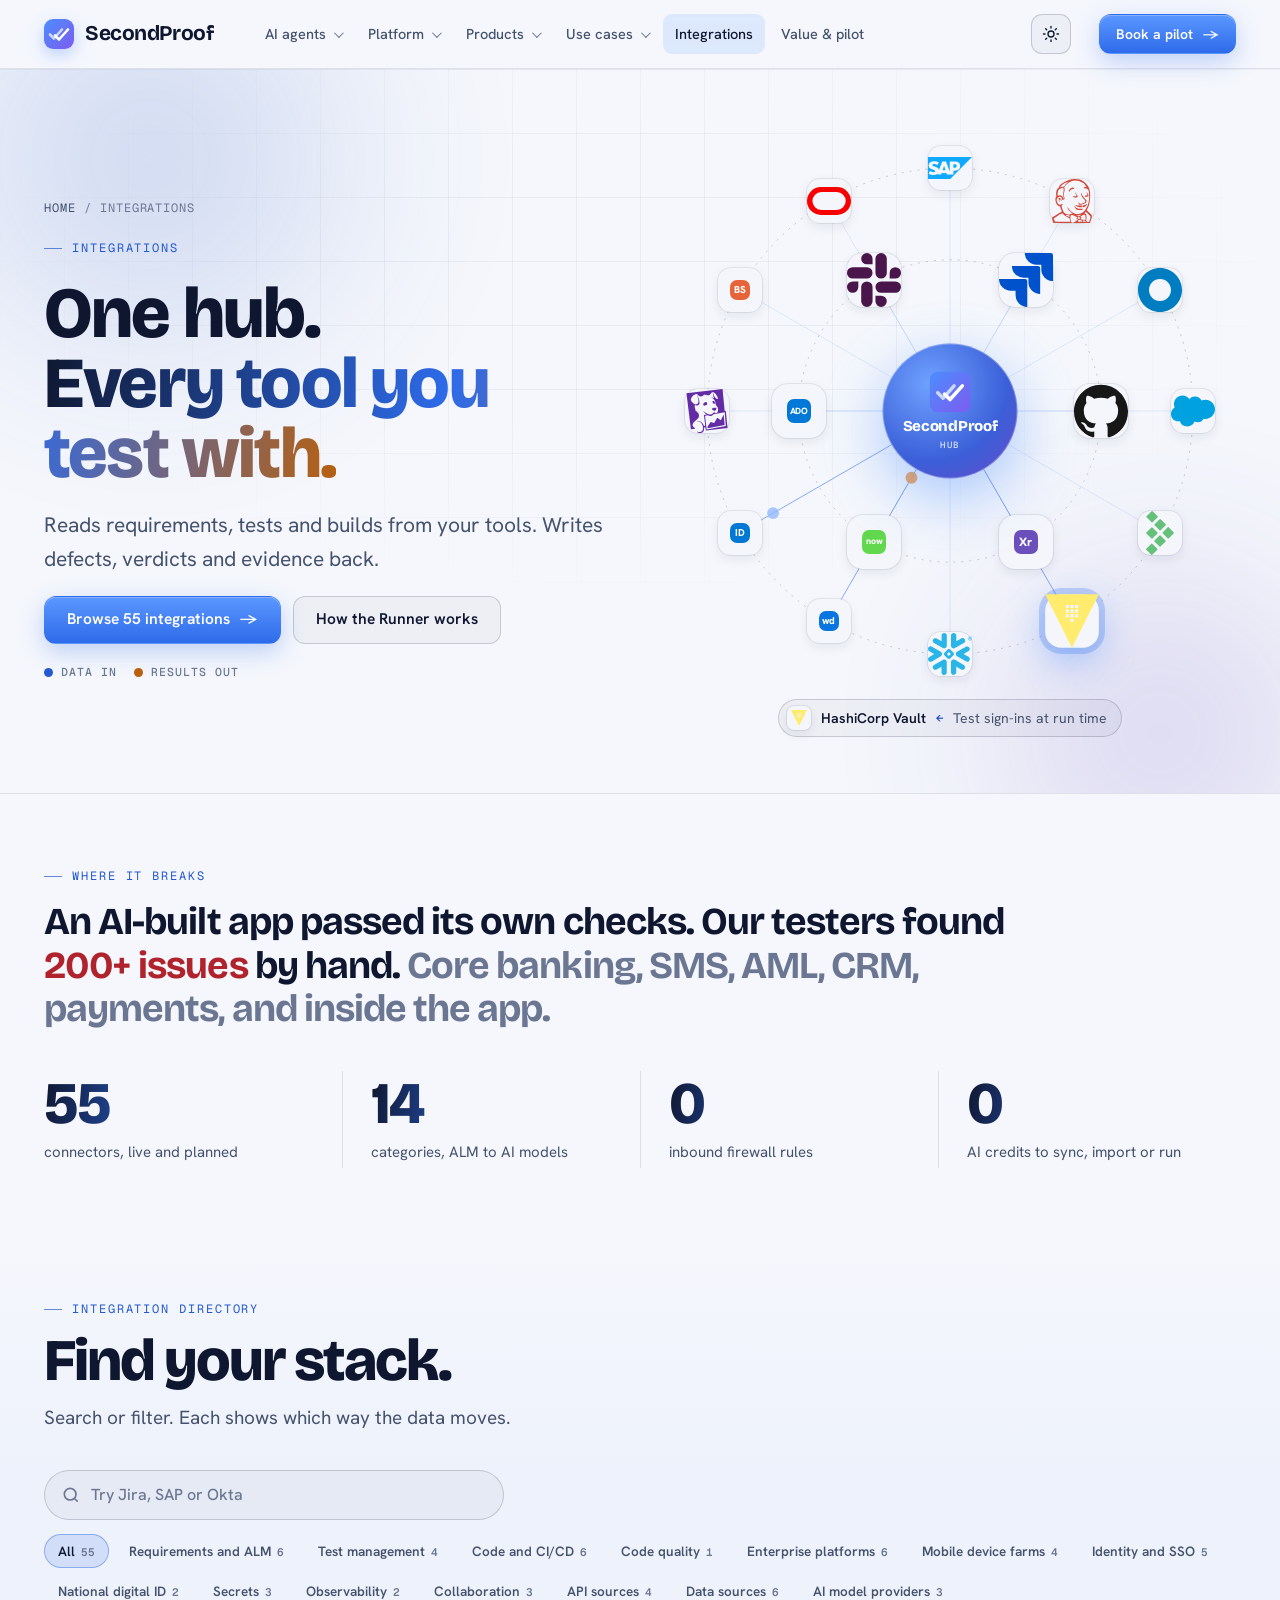
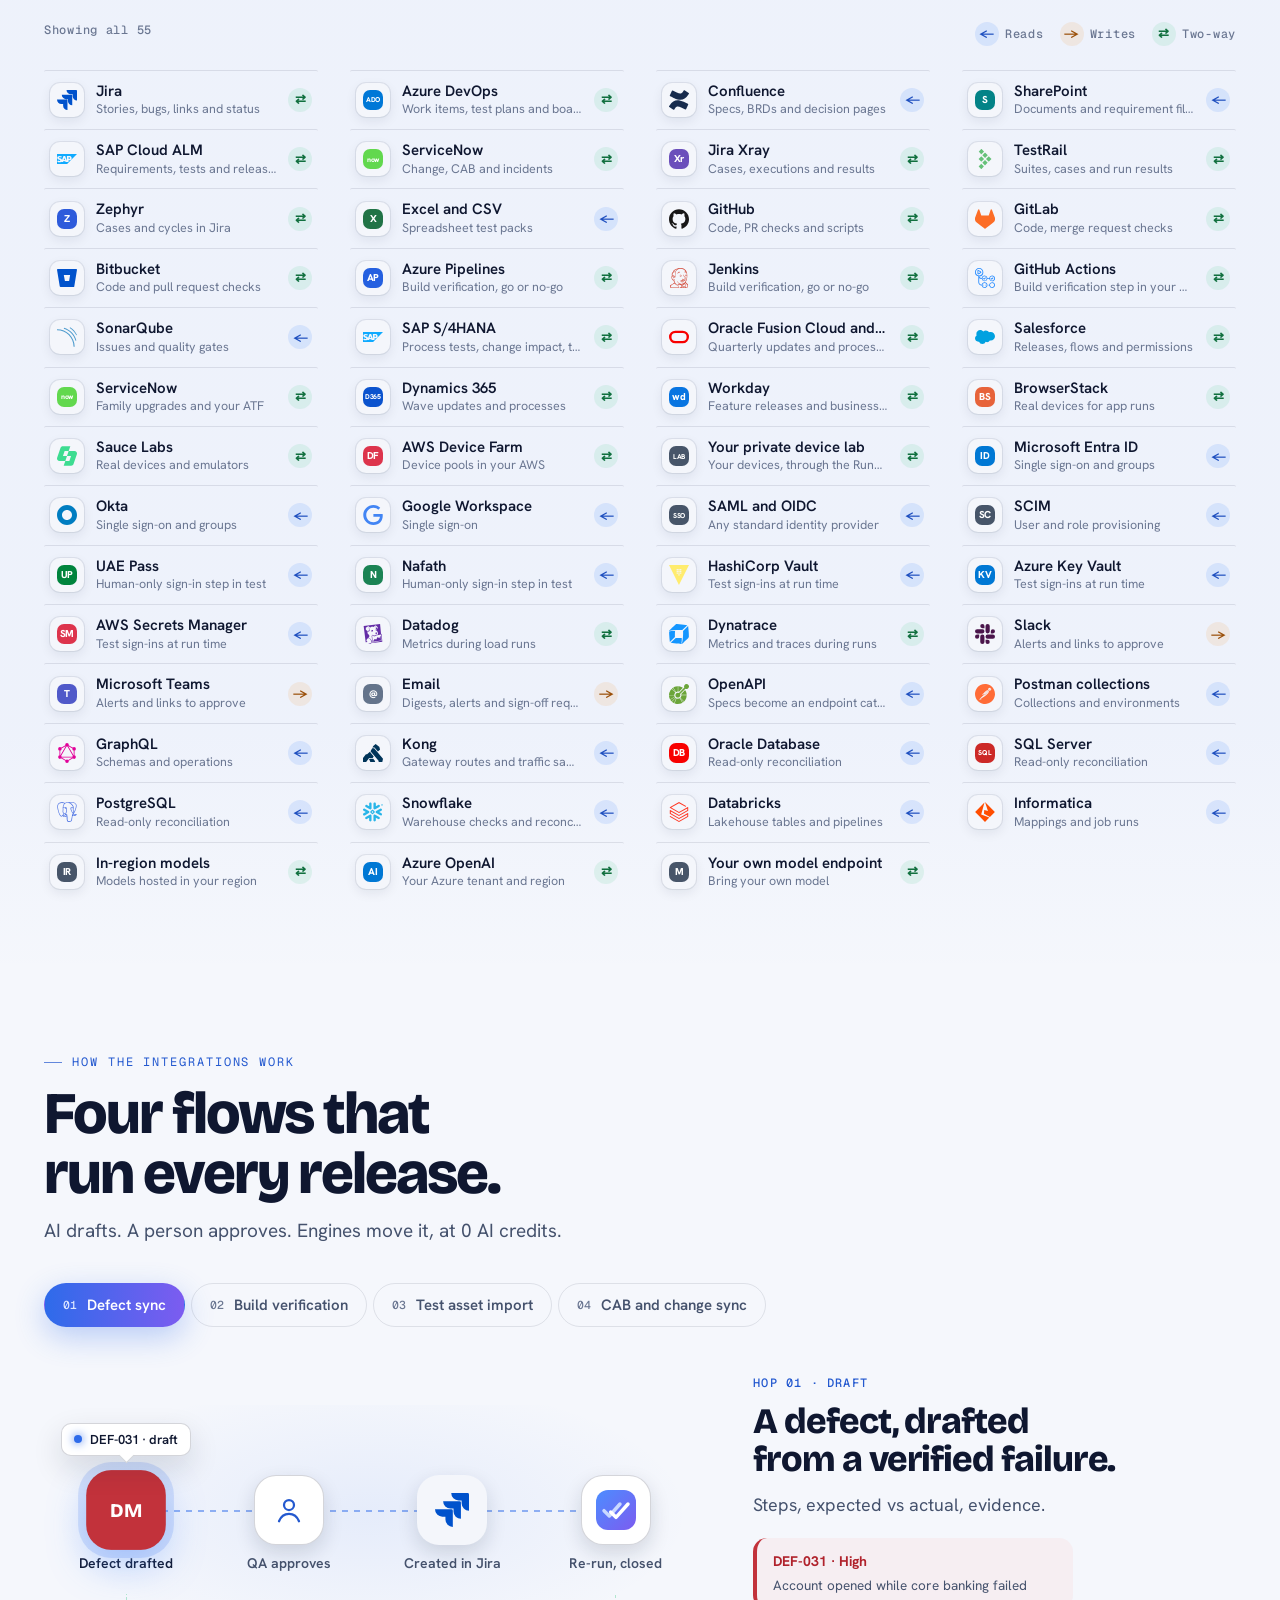
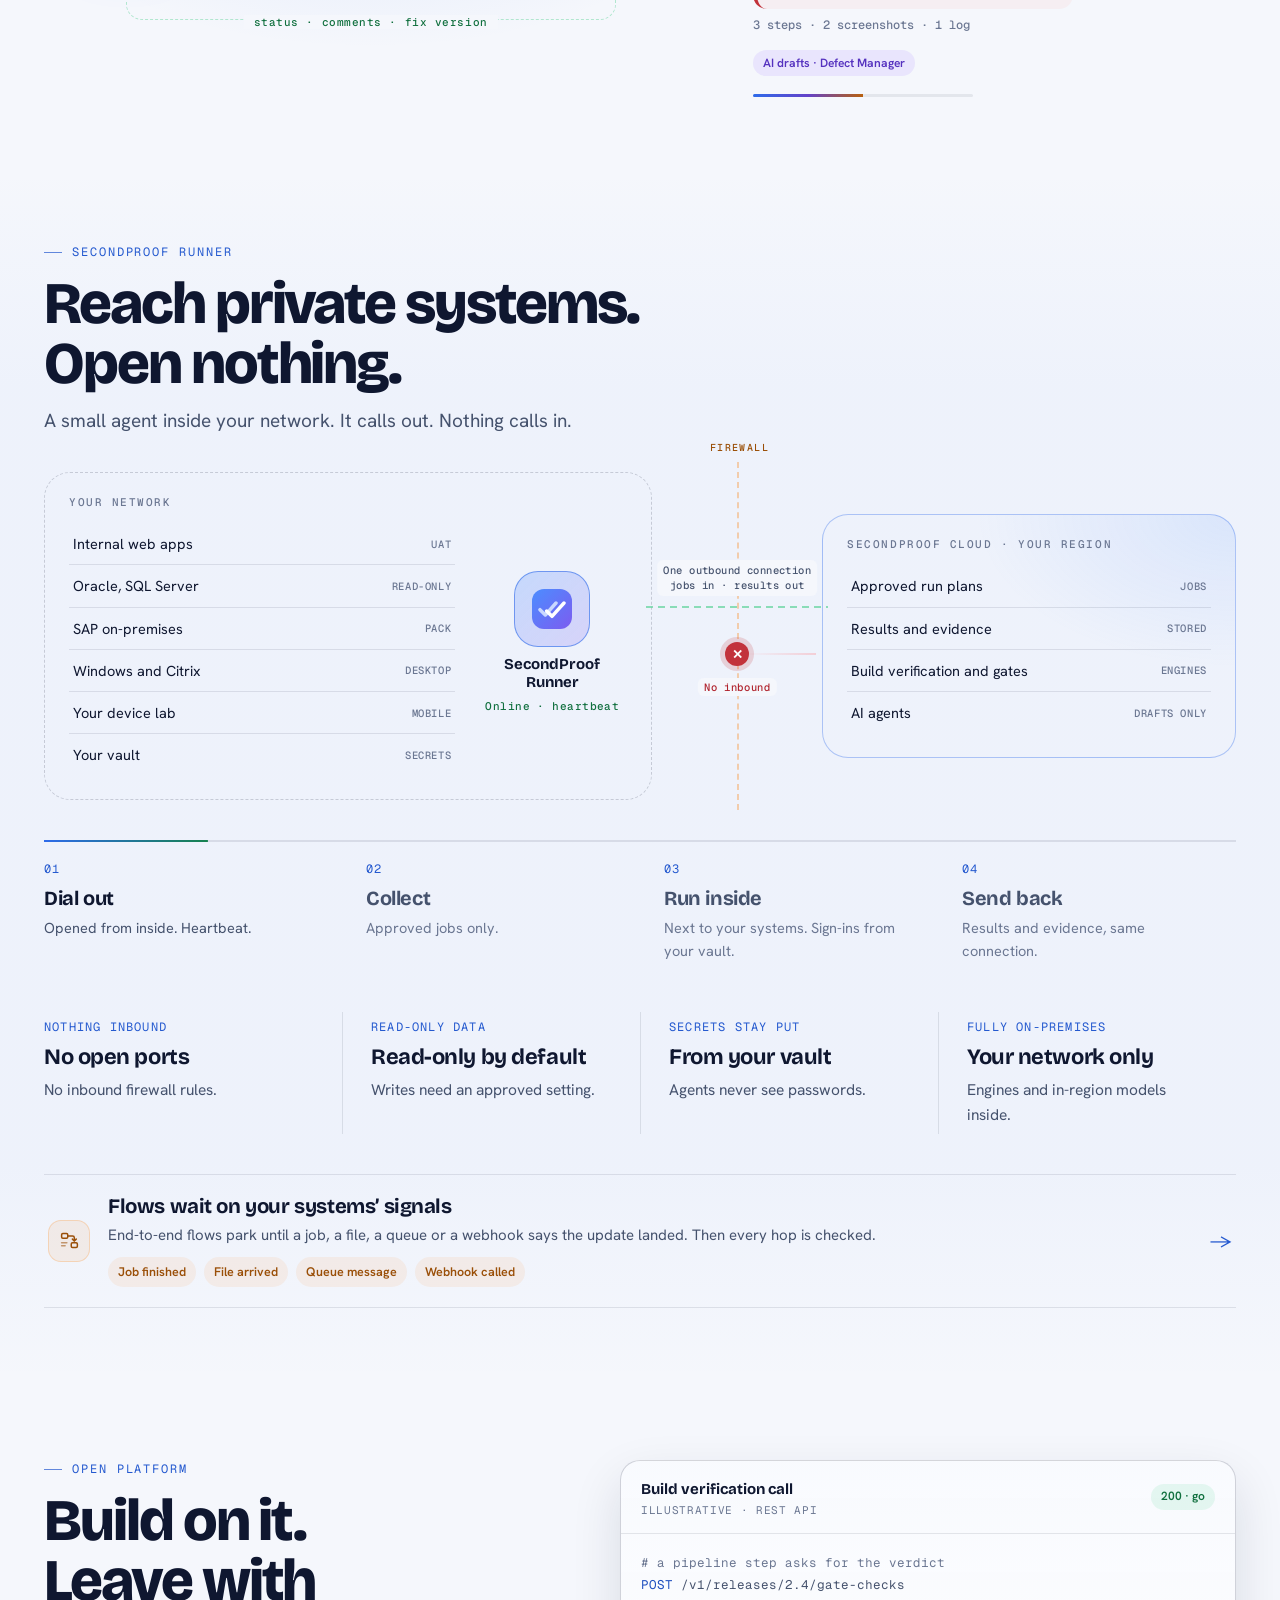
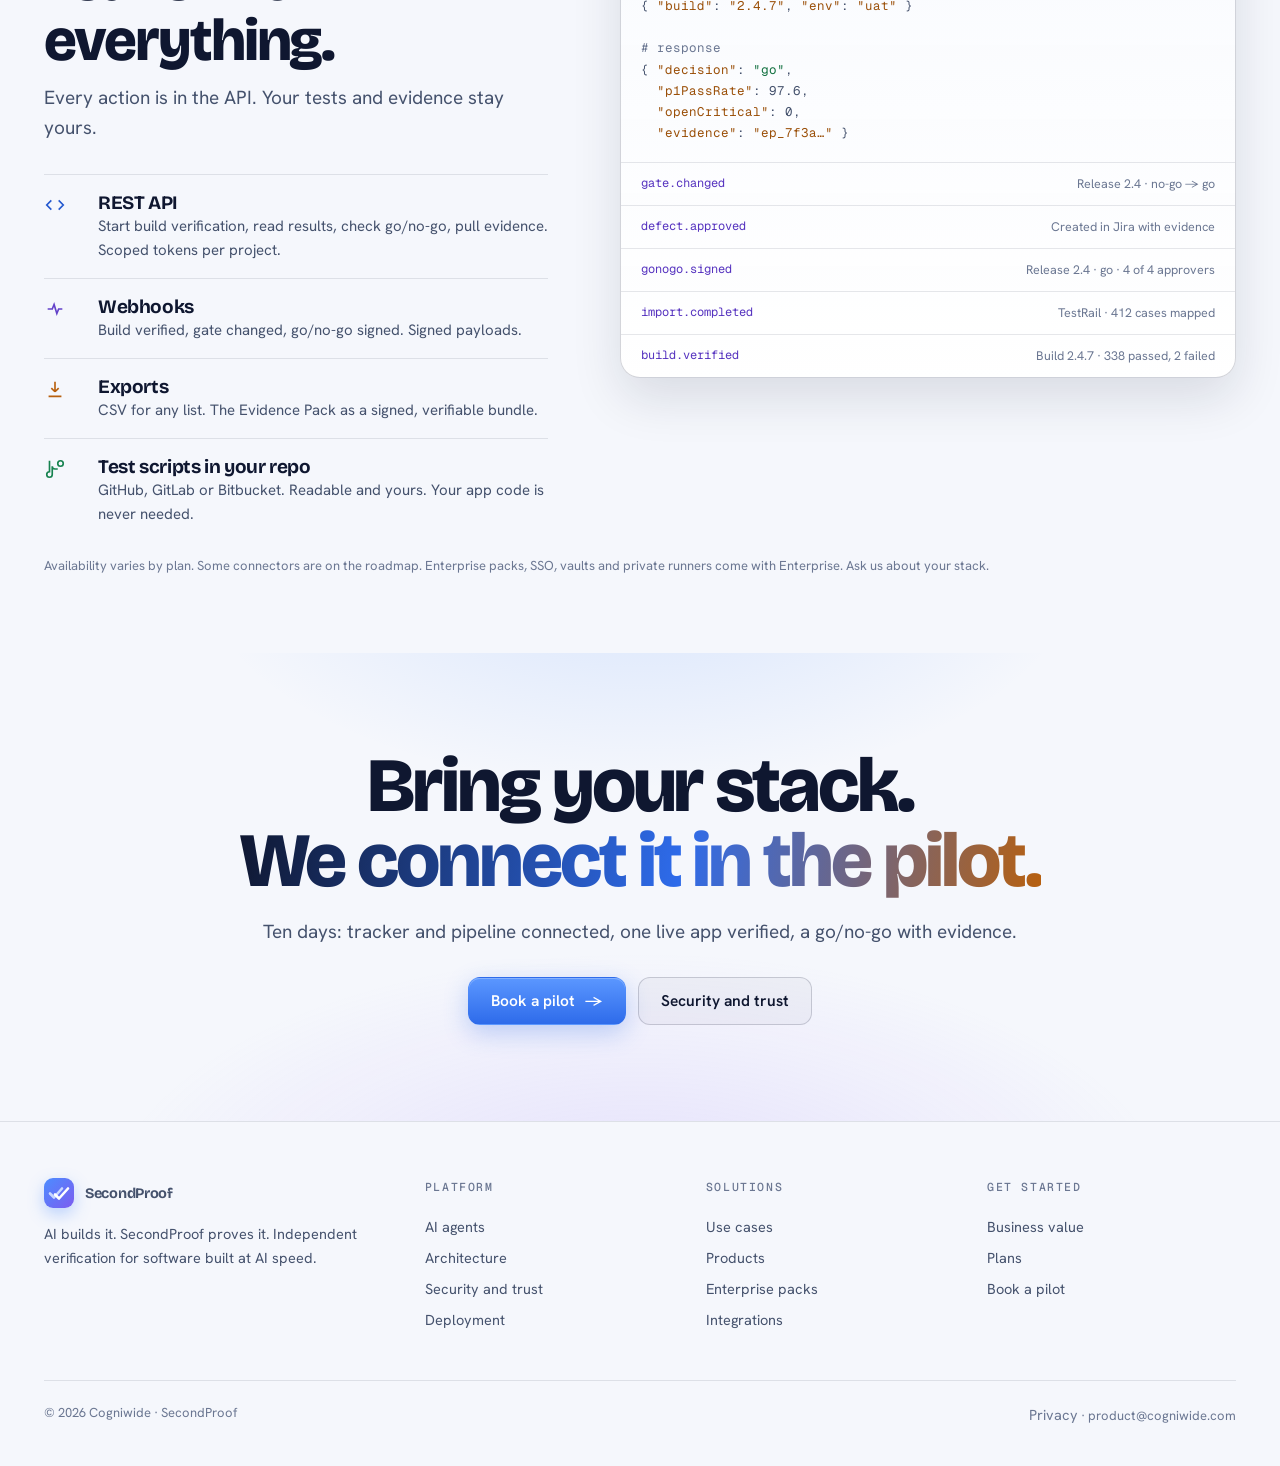
==== commit 5f9aa446: "End to end flows option added" ====
--- a/integrations.html
+++ b/integrations.html
@@ -511,6 +511,7 @@
       <div><span class="m-n">SECRETS STAY PUT</span><b>From your vault</b><small>Agents never see passwords.</small></div>
       <div><span class="m-n">FULLY ON-PREMISES</span><b>Your network only</b><small>Engines and in-region models inside.</small></div>
     </div>
+    <a class="e2e-strip rv" id="e2e-waits" href="platform.html#flows"><span class="e2e-ic" aria-hidden="true"><svg viewBox="0 0 24 24" fill="none" stroke="currentColor" stroke-width="1.7" stroke-linecap="round" stroke-linejoin="round"><rect x="3" y="4" width="7" height="5.5" rx="1.4"/><rect x="14" y="14.5" width="7" height="5.5" rx="1.4"/><path d="M10 6.75h5.5a2 2 0 0 1 2 2v3.5"/><path d="m15.3 10.4 2.2 2.2 2.2-2.2"/><path d="M3 14.5h6M3 18h4" opacity=".55"/></svg></span><span><b>Flows wait on your systems’ signals</b><small>End-to-end flows park until a job, a file, a queue or a webhook says the update landed. Then every hop is checked.</small><span class="m-chips"><span>Job finished</span><span>File arrived</span><span>Queue message</span><span>Webhook called</span></span></span><span class="e2e-go" aria-hidden="true">→</span></a>
   </div>
 </section>
 
--- a/site.css
+++ b/site.css
@@ -307,3 +307,16 @@
 #sp-prog{position:fixed;left:0;top:0;right:0;height:3px;z-index:9999;pointer-events:none;opacity:0;transition:opacity .3s}
 #sp-prog.run{opacity:1}
 #sp-prog i{display:block;height:100%;width:0;background:linear-gradient(90deg,var(--blue),var(--violet),var(--amber));box-shadow:0 0 12px rgba(124,92,240,.7);border-radius:0 2px 2px 0;transition:width .9s cubic-bezier(.1,.7,.2,1)}
+
+/* v84 · end-to-end flows strip (products, integrations) */
+.e2e-strip{display:grid;grid-template-columns:42px minmax(0,1fr) auto;gap:18px;align-items:center;margin-top:40px;padding:20px 4px;border-top:1px solid var(--line);border-bottom:1px solid var(--line);text-decoration:none;color:var(--ink);transition:padding .25s}
+.e2e-strip:hover{padding-left:12px}
+.e2e-ic{width:42px;height:42px;border-radius:13px;display:grid;place-items:center;color:var(--tx-amber);background:rgba(245,166,91,.12);border:1px solid rgba(245,166,91,.35)}
+.e2e-ic svg{width:21px;height:21px}
+.e2e-strip b{display:block;font:700 clamp(18px,1.6vw,21px)/1.2 var(--display);letter-spacing:-.02em}
+.e2e-strip small{display:block;color:var(--ink2);font-size:15px;margin-top:3px}
+.e2e-strip .m-chips{margin-top:10px}
+.e2e-strip .m-chips span{font-size:12.5px;padding:5px 10px;background:rgba(245,166,91,.12);color:var(--tx-amber)}
+.e2e-go{color:var(--blue2);font-size:20px;transition:transform .25s}
+.e2e-strip:hover .e2e-go{transform:translateX(4px)}
+@media (max-width:560px){.e2e-strip{grid-template-columns:42px minmax(0,1fr);gap:14px;align-items:start}.e2e-go{display:none}}
